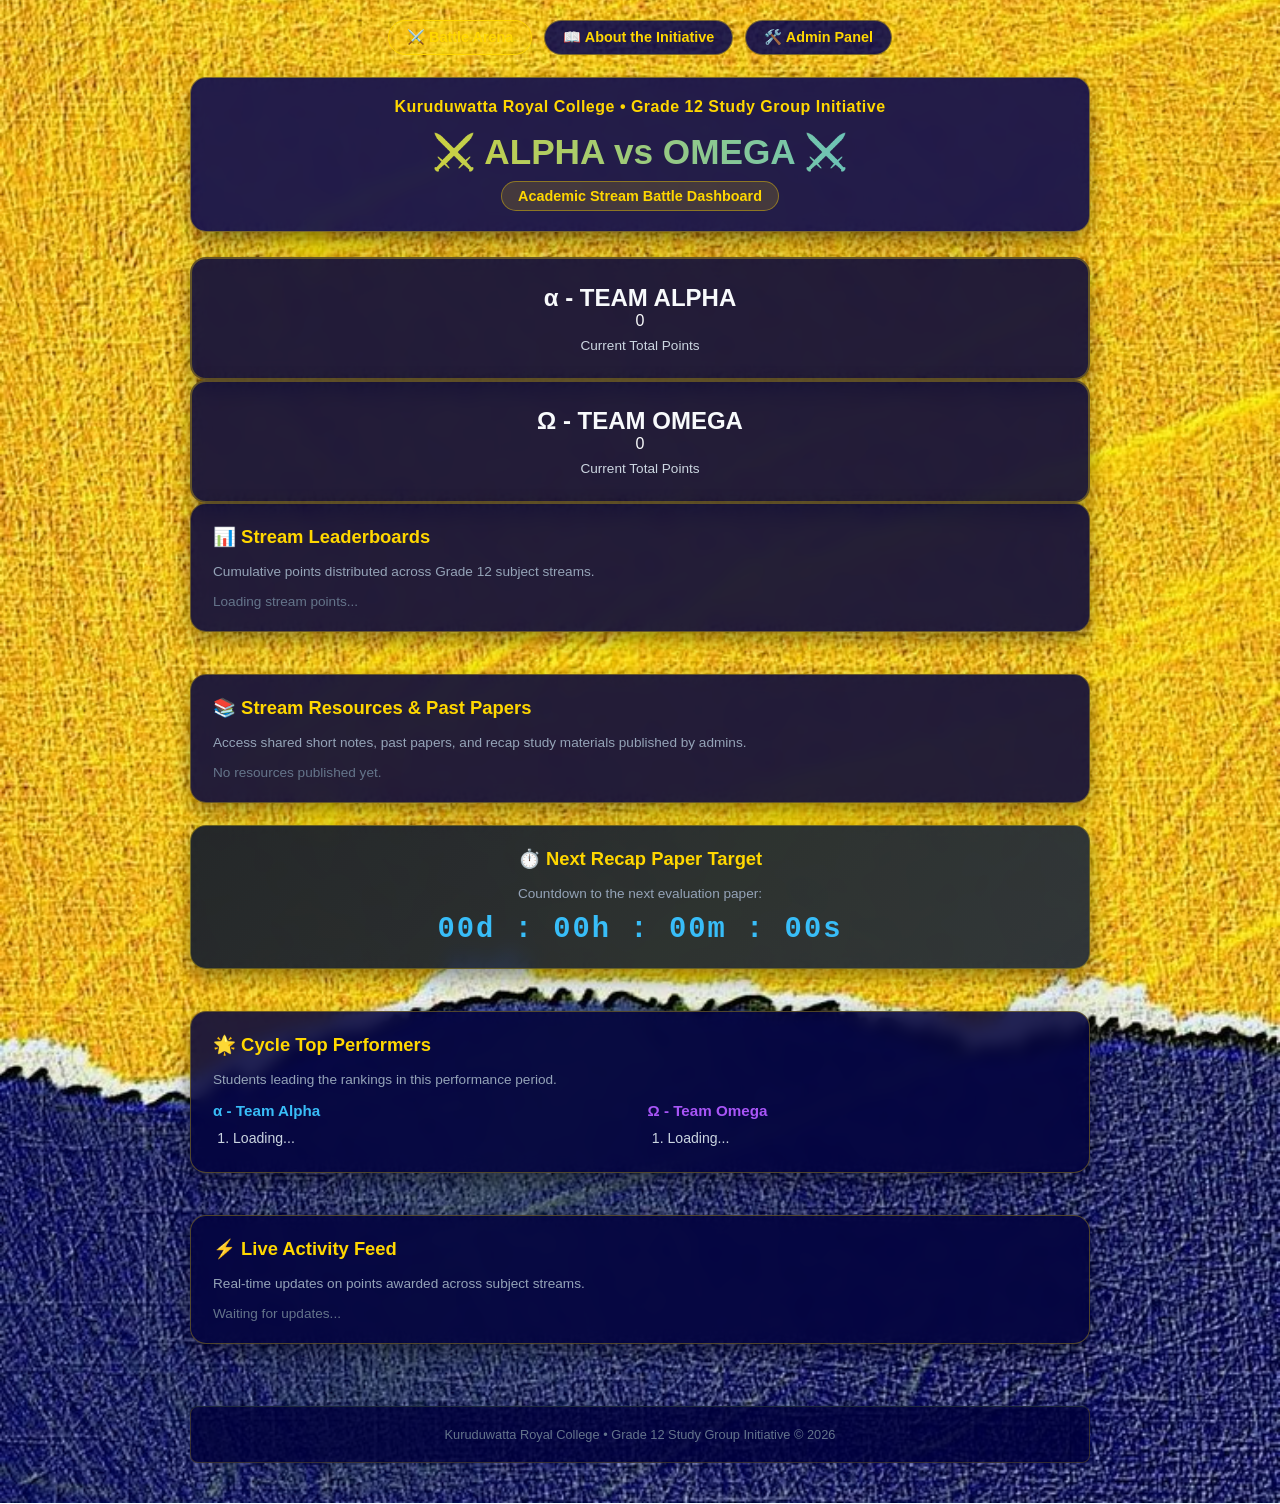
==== index.html @ 9442ab10 "Update index.html" ====
<!DOCTYPE html>
<html lang="en">
<head>
    <meta charset="UTF-8">
    <meta name="viewport" content="width=device-width, initial-scale=1.0">
    <title>Battle Arena - α-ALPHA vs Ω-OMEGA</title>
    <link rel="stylesheet" href="style.css">
</head>
<body>

    <div class="container">
        <!-- NAVIGATION BAR -->
        <div class="nav-bar">
            <a href="index.html" class="nav-btn active">⚔️ Battle Arena</a>
            <a href="about.html" class="nav-btn">📖 About the Initiative</a>
            <a href="admin.html" class="nav-btn">🛠️ Admin Panel</a>
        </div>

        <!-- HEADER SECTION -->
        <header>
            <div class="subtitle">Kuruduwatta Royal College &bull; Grade 12 Study Group Initiative</div>
            <h1>⚔️ ALPHA vs OMEGA ⚔️</h1>
            <div class="college-name">Academic Stream Battle Dashboard</div>
        </header>

        <!-- TOP SCOREBOARD CARDS -->
        <div class="score-board">
            <div class="team-card alpha">
                <h2>α - TEAM ALPHA</h2>
                <div class="score-val" id="alphaScore">0</div>
                <p style="color: #cbd5e1; font-size: 0.85rem; margin-top: 8px;">Current Total Points</p>
            </div>
            
            <div class="team-card omega">
                <h2>Ω - TEAM OMEGA</h2>
                <div class="score-val" id="omegaScore">0</div>
                <p style="color: #cbd5e1; font-size: 0.85rem; margin-top: 8px;">Current Total Points</p>
            </div>
        </div>

        <!-- MAIN LAYOUT GRID -->
        <div class="main-grid">
            
            <!-- LEFT COLUMN: STREAMS & RESOURCES -->
            <div class="left-col" style="display: flex; flex-direction: column; gap: 20px;">
                
                <!-- SUBJECT STREAM BREAKDOWN -->
                <div class="section-card">
                    <h2>📊 Stream Leaderboards</h2>
                    <p style="color: #94a3b8; font-size: 0.85rem; margin-bottom: 15px;">
                        Cumulative points distributed across Grade 12 subject streams.
                    </p>

                    <div id="streamContainer" style="display: flex; flex-direction: column; gap: 14px;">
                        <!-- Dynamically filled by script.js -->
                        <p style="color: #64748b; font-size: 0.85rem;">Loading stream points...</p>
                    </div>
                </div>

                <!-- PAST PAPERS & SHORT NOTES RESOURCES -->
                <div class="section-card">
                    <h2>📚 Stream Resources & Past Papers</h2>
                    <p style="color: #94a3b8; font-size: 0.85rem; margin-bottom: 15px;">
                        Access shared short notes, past papers, and recap study materials published by admins.
                    </p>

                    <div id="downloadsContainer" style="display: flex; flex-direction: column; gap: 10px;">
                        <!-- Dynamically filled by script.js -->
                        <p style="color: #64748b; font-size: 0.85rem;">No resources published yet.</p>
                    </div>
                </div>

            </div>

            <!-- RIGHT COLUMN: LIVE FEED, COUNTDOWN & TOP PERFORMERS -->
            <div class="right-col" style="display: flex; flex-direction: column; gap: 20px;">

                <!-- RECAP PAPER COUNTDOWN TIMER -->
                <div class="section-card" style="text-align: center; background: linear-gradient(135deg, rgba(15, 23, 42, 0.9), rgba(30, 41, 59, 0.9));">
                    <h2>⏱️ Next Recap Paper Target</h2>
                    <p style="color: #94a3b8; font-size: 0.85rem; margin-bottom: 12px;">
                        Countdown to the next evaluation paper:
                    </p>
                    <div id="countdownTimer" style="font-size: 1.8rem; font-weight: 800; color: #38bdf8; font-family: monospace; letter-spacing: 2px;">
                        00d : 00h : 00m : 00s
                    </div>
                </div>

                <!-- TOP PERFORMERS LIST -->
                <div class="section-card">
                    <h2>🌟 Cycle Top Performers</h2>
                    <p style="color: #94a3b8; font-size: 0.85rem; margin-bottom: 15px;">
                        Students leading the rankings in this performance period.
                    </p>

                    <div style="display: grid; grid-template-columns: 1fr 1fr; gap: 15px;">
                        <div>
                            <h3 style="color: #38bdf8; font-size: 0.95rem; margin-bottom: 8px;">α - Team Alpha</h3>
                            <ol id="topAlphaList" style="padding-left: 20px; color: #cbd5e1; font-size: 0.88rem; line-height: 1.6;">
                                <li>Loading...</li>
                            </ol>
                        </div>
                        <div>
                            <h3 style="color: #a855f7; font-size: 0.95rem; margin-bottom: 8px;">Ω - Team Omega</h3>
                            <ol id="topOmegaList" style="padding-left: 20px; color: #cbd5e1; font-size: 0.88rem; line-height: 1.6;">
                                <li>Loading...</li>
                            </ol>
                        </div>
                    </div>
                </div>

                <!-- LIVE SCORE BROADCAST FEED -->
                <div class="section-card">
                    <h2>⚡ Live Activity Feed</h2>
                    <p style="color: #94a3b8; font-size: 0.85rem; margin-bottom: 15px;">
                        Real-time updates on points awarded across subject streams.
                    </p>

                    <div id="activityFeed" style="display: flex; flex-direction: column; gap: 10px; max-height: 380px; overflow-y: auto;">
                        <!-- Dynamically filled by script.js -->
                        <p style="color: #64748b; font-size: 0.85rem;">Waiting for updates...</p>
                    </div>
                </div>

            </div>

        </div>

        <!-- FOOTER -->
        <footer style="margin-top: 40px; text-align: center; color: #64748b; font-size: 0.8rem; padding: 20px 0; border-top: 1px solid #1e293b;">
            Kuruduwatta Royal College &bull; Grade 12 Study Group Initiative &copy; 2026
        </footer>
    </div>

    <!-- MAIN SCRIPT -->
    <script src="script.js"></script>
</body>
</html>
---- style.css ----
/* --- BASE & RESET STYLES --- */
* {
    margin: 0;
    padding: 0;
    box-sizing: border-box;
    font-family: 'Segoe UI', Tahoma, Geneva, Verdana, sans-serif;
}

body {
    background: url('download (4).jfif') no-repeat center center fixed;
    background-size: cover;
    color: #f8fafc;
    min-height: 100vh;
    display: flex;
    flex-direction: column;
    align-items: center;
    padding: 20px;
}

.container {
    width: 100%;
    max-width: 900px;
    margin: 0 auto;
}

/* --- HEADER --- */
header {
    text-align: center;
    margin-bottom: 25px;
    padding: 20px;
    background: rgba(0, 0, 80, 0.85);
    backdrop-filter: blur(8px);
    border: 1px solid rgba(255, 215, 0, 0.4);
    border-radius: 16px;
    box-shadow: 0 10px 25px -5px rgba(0, 0, 0, 0.6);
}

header h1 {
    font-size: 2.2rem;
    margin-bottom: 8px;
    background: linear-gradient(90deg, #ffd700, #38bdf8);
    -webkit-background-clip: text;
    -webkit-text-fill-color: transparent;
}

.subtitle {
    color: #ffd700;
    font-size: 1rem;
    font-weight: 600;
    margin-bottom: 15px;
    letter-spacing: 0.5px;
}

.college-name {
    display: inline-flex;
    align-items: center;
    gap: 10px;
    background: rgba(255, 215, 0, 0.15);
    border: 1px solid rgba(255, 215, 0, 0.4);
    padding: 6px 16px;
    border-radius: 20px;
    font-size: 0.9rem;
    font-weight: 600;
    color: #ffd700;
}

.school-flag {
    width: 18px;
    height: 14px;
    border-radius: 2px;
    overflow: hidden;
    display: flex;
    flex-direction: column;
}

.navy-half {
    background-color: #000080;
    height: 50%;
}

.gold-half {
    background-color: #ffd700;
    height: 50%;
}

/* --- SCOREBOARD OVERVIEW --- */
.scoreboard-overview {
    display: grid;
    grid-template-columns: 1fr 1fr;
    gap: 20px;
    margin-bottom: 25px;
}

.team-card {
    background: rgba(0, 0, 60, 0.85);
    backdrop-filter: blur(8px);
    border: 2px solid rgba(255, 215, 0, 0.3);
    border-radius: 16px;
    padding: 25px;
    text-align: center;
    transition: all 0.3s ease;
    position: relative;
    overflow: hidden;
    box-shadow: 0 8px 20px rgba(0, 0, 0, 0.4);
}

.team-card.alpha-card {
    border-color: rgba(59, 130, 246, 0.6);
}

.team-card.omega-card {
    border-color: rgba(255, 215, 0, 0.6);
}

/* --- LEADING TEAM GLOW & CELEBRATION ANIMATIONS --- */
@keyframes leaderGlow {
    0% {
        box-shadow: 0 0 15px rgba(255, 215, 0, 0.4), inset 0 0 10px rgba(255, 215, 0, 0.2);
        border-color: #ffd700;
    }
    50% {
        box-shadow: 0 0 35px rgba(255, 215, 0, 0.8), inset 0 0 20px rgba(255, 215, 0, 0.4);
        border-color: #fff;
    }
    100% {
        box-shadow: 0 0 15px rgba(255, 215, 0, 0.4), inset 0 0 10px rgba(255, 215, 0, 0.2);
        border-color: #ffd700;
    }
}

@keyframes celebrateBounce {
    0%, 100% { transform: translateY(0) scale(1); }
    50% { transform: translateY(-6px) scale(1.03); }
}

.team-card.is-winning {
    animation: leaderGlow 2s infinite ease-in-out, celebrateBounce 1.5s infinite ease-in-out;
    border-color: #ffd700 !important;
}

.team-card.is-winning .team-title::after {
    content: " ✨";
    animation: spinSparkle 1s infinite linear;
    display: inline-block;
}

@keyframes spinSparkle {
    0% { transform: rotate(0deg); }
    100% { transform: rotate(360deg); }
}

.team-card.is-tied {
    border-color: #38bdf8;
}

.team-title {
    font-size: 1.2rem;
    font-weight: 700;
    margin-bottom: 10px;
}

.alpha-card .team-title { color: #60a5fa; }
.omega-card .team-title { color: #ffd700; }

.score-display {
    font-size: 3.5rem;
    font-weight: 800;
    margin-bottom: 15px;
    letter-spacing: -1px;
    color: #f8fafc;
}

.score-display.pop {
    transform: scale(1.15);
    transition: transform 0.2s ease-in-out;
}

/* --- STREAMS & ADVANCED BREAKDOWN --- */
.streams-section {
    background: rgba(0, 0, 60, 0.85);
    backdrop-filter: blur(8px);
    border: 1px solid rgba(255, 215, 0, 0.3);
    border-radius: 16px;
    padding: 20px;
    margin-bottom: 25px;
    box-shadow: 0 8px 20px rgba(0, 0, 0, 0.4);
}

.streams-section h2 {
    font-size: 1.1rem;
    margin-bottom: 15px;
    color: #ffd700;
}

.streams-grid {
    display: grid;
    grid-template-columns: repeat(auto-fit, minmax(130px, 1fr));
    gap: 12px;
    width: 100%;
}

.stream-card {
    background: rgba(0, 0, 40, 0.9);
    border: 1px solid rgba(51, 65, 85, 0.8);
    border-radius: 10px;
    padding: 12px;
    text-align: center;
    display: flex;
    flex-direction: column;
    justify-content: center;
}

.stream-name {
    font-size: 0.75rem;
    text-transform: uppercase;
    letter-spacing: 0.5px;
    color: #94a3b8;
    margin-bottom: 5px;
    font-weight: 700;
}

.stream-score {
    font-size: 1.3rem;
    font-weight: 700;
    color: #ffd700;
}

/* --- BATTLE STATUS BANNER --- */
.battle-status {
    background: rgba(0, 0, 60, 0.85);
    backdrop-filter: blur(8px);
    border: 1px solid rgba(255, 215, 0, 0.3);
    border-radius: 16px;
    padding: 20px;
    margin-bottom: 25px;
    box-shadow: 0 8px 20px rgba(0, 0, 0, 0.4);
}

.status-content h3 {
    font-size: 1.1rem;
    margin-bottom: 6px;
    color: #ffd700;
}

.status-content p {
    color: #cbd5e1;
    font-size: 0.9rem;
    margin-bottom: 15px;
}

.progress-labels {
    display: flex;
    justify-content: space-between;
    font-size: 0.85rem;
    font-weight: 600;
    margin-bottom: 6px;
    color: #f8fafc;
}

.progress-bar-container {
    display: flex;
    height: 12px;
    background: rgba(15, 23, 42, 0.9);
    border-radius: 6px;
    overflow: hidden;
    gap: 2px;
    border: 1px solid rgba(51, 65, 85, 0.8);
}

.progress-alpha {
    background: #3b82f6;
    height: 100%;
    width: 50%;
    transition: width 0.5s ease;
}

.progress-omega {
    background: #ffd700;
    height: 100%;
    width: 50%;
    transition: width 0.5s ease;
}

/* --- ACTIVITY LOG --- */
.activity-section {
    background: rgba(0, 0, 60, 0.85);
    backdrop-filter: blur(8px);
    border: 1px solid rgba(255, 215, 0, 0.3);
    border-radius: 16px;
    padding: 20px;
    margin-bottom: 25px;
    box-shadow: 0 8px 20px rgba(0, 0, 0, 0.4);
}

.activity-section h2 {
    font-size: 1.1rem;
    margin-bottom: 12px;
    color: #ffd700;
}

.activity-log {
    background: rgba(0, 0, 40, 0.9);
    border: 1px solid rgba(51, 65, 85, 0.8);
    border-radius: 10px;
    height: 120px;
    overflow-y: auto;
    padding: 12px;
    display: flex;
    flex-direction: column;
    gap: 8px;
}

.activity-item {
    font-size: 0.85rem;
    color: #cbd5e1;
    border-bottom: 1px solid rgba(30, 41, 59, 0.8);
    padding-bottom: 4px;
}

.activity-time {
    color: #ffd700;
    font-family: monospace;
    margin-right: 6px;
}

/* --- CONTROLS / ADMIN PANEL --- */
.controls-section {
    background: rgba(0, 0, 60, 0.85);
    backdrop-filter: blur(8px);
    border: 1px solid rgba(255, 215, 0, 0.3);
    border-radius: 16px;
    padding: 20px;
    margin-bottom: 25px;
    transition: all 0.3s ease;
    box-shadow: 0 8px 20px rgba(0, 0, 0, 0.4);
}

.controls-header {
    display: flex;
    justify-content: space-between;
    align-items: center;
    margin-bottom: 15px;
}

.controls-header h2 {
    font-size: 1.1rem;
    color: #ffd700;
}

.lock-badge {
    font-size: 0.8rem;
    background: rgba(239, 68, 68, 0.2);
    color: #ef4444;
    border: 1px solid rgba(239, 68, 68, 0.4);
    padding: 4px 10px;
    border-radius: 20px;
    font-weight: 600;
}

.controls-section.unlocked .lock-badge {
    background: rgba(16, 185, 129, 0.2);
    color: #10b981;
    border-color: rgba(16, 185, 129, 0.4);
}

.admin-login-btn {
    background: rgba(255, 215, 0, 0.15);
    color: #ffd700;
    border: 1px solid rgba(255, 215, 0, 0.3);
    padding: 6px 14px;
    border-radius: 8px;
    font-size: 0.85rem;
    font-weight: 600;
    cursor: pointer;
    transition: background 0.2s;
}

.admin-login-btn:hover {
    background: rgba(255, 215, 0, 0.3);
}

.admin-login-btn.unlocked {
    background: #059669;
    color: white;
    border-color: #059669;
}

.controls-body {
    transition: opacity 0.3s ease, filter 0.3s ease;
}

.controls-section.locked .controls-body {
    opacity: 0.3;
    pointer-events: none;
    filter: blur(1px);
}

.control-group {
    margin-bottom: 15px;
}

.control-group label {
    display: block;
    font-size: 0.85rem;
    color: #cbd5e1;
    margin-bottom: 6px;
}

.control-row {
    display: grid;
    grid-template-columns: 1fr 1fr;
    gap: 12px;
}

select {
    width: 100%;
    background: rgba(0, 0, 40, 0.9);
    color: #f8fafc;
    border: 1px solid rgba(255, 215, 0, 0.3);
    padding: 10px;
    border-radius: 8px;
    font-size: 0.9rem;
    outline: none;
}

select:focus {
    border-color: #ffd700;
}

.btn-action {
    background: #000080;
    color: #ffd700;
    border: 1px solid rgba(255, 215, 0, 0.5);
    padding: 10px;
    border-radius: 8px;
    font-weight: 600;
    cursor: pointer;
    transition: background 0.2s;
    width: 100%;
}

.btn-action:hover {
    background: #0000a0;
}

.btn-danger {
    background: #7f1d1d;
    color: #f8fafc;
    border: 1px solid #991b1b;
    padding: 10px;
    border-radius: 8px;
    font-weight: 600;
    cursor: pointer;
    transition: background 0.2s;
    width: 100%;
    margin-top: 10px;
}

.btn-danger:hover {
    background: #991b1b;
}

/* --- FOOTER --- */
footer {
    text-align: center;
    color: #cbd5e1;
    font-size: 0.8rem;
    margin-bottom: 20px;
    background: rgba(0, 0, 60, 0.85);
    padding: 10px;
    border-radius: 8px;
    border: 1px solid rgba(255, 215, 0, 0.2);
}

/* --- LIVE VIEWER BADGE STYLES --- */
.viewer-badge-container {
    display: inline-flex;
    align-items: center;
    gap: 6px;
    background: rgba(16, 185, 129, 0.15);
    border: 1px solid rgba(16, 185, 129, 0.3);
    padding: 4px 10px;
    border-radius: 20px;
    font-size: 11px;
    font-weight: 600;
    color: #34d399;
    margin-top: 10px;
}

.viewer-dot {
    width: 6px;
    height: 6px;
    background: #10b981;
    border-radius: 50%;
    box-shadow: 0 0 6px #10b981;
    animation: pulseGlow 1.5s infinite;
}

@keyframes pulseGlow {
    0% { transform: scale(0.95); box-shadow: 0 0 0 0 rgba(16, 185, 129, 0.7); }
    70% { transform: scale(1); box-shadow: 0 0 0 6px rgba(16, 185, 129, 0); }
    100% { transform: scale(0.95); box-shadow: 0 0 0 0 rgba(16, 185, 129, 0); }
}

/* --- RESPONSIVE ADJUSTMENTS --- */
@media (max-width: 600px) {
    .scoreboard-overview {
        grid-template-columns: 1fr;
    }
    .control-row {
        grid-template-columns: 1fr;
    }
}
/* --- SHARED NAV BAR --- */
.nav-bar {
    display: flex;
    justify-content: center;
    gap: 12px;
    margin-bottom: 22px;
    flex-wrap: wrap;
}
.nav-btn {
    background: rgba(0, 0, 80, 0.85);
    border: 1px solid rgba(255, 215, 0, 0.4);
    color: #ffd700;
    padding: 8px 18px;
    border-radius: 20px;
    font-weight: 600;
    font-size: 0.9rem;
    text-decoration: none;
    transition: all 0.2s;
}
.nav-btn:hover {
    background: rgba(255, 215, 0, 0.2);
    transform: translateY(-2px);
}
.nav-btn.active {
    background: rgba(255, 215, 0, 0.25);
    border-color: #ffd700;
}

/* --- SECTION CARD (shared) --- */
.section-card {
    background: rgba(0, 0, 60, 0.85);
    backdrop-filter: blur(8px);
    border: 1px solid rgba(255, 215, 0, 0.3);
    border-radius: 16px;
    padding: 22px;
    margin-bottom: 22px;
    box-shadow: 0 8px 20px rgba(0, 0, 0, 0.4);
}
.section-card h2 {
    color: #ffd700;
    font-size: 1.15rem;
    margin-bottom: 16px;
}

/* --- TOP PERFORMERS --- */
.top-performers-grid {
    display: grid;
    grid-template-columns: 1fr 1fr;
    gap: 16px;
}
.top-team {
    background: rgba(0, 0, 40, 0.9);
    border: 1px solid rgba(51, 65, 85, 0.8);
    border-radius: 12px;
    padding: 16px;
}
.top-team h3 {
    font-size: 1rem;
    margin-bottom: 12px;
    display: flex;
    align-items: center;
    gap: 8px;
}
.top-team.alpha h3 { color: #60a5fa; }
.top-team.omega h3 { color: #ffd700; }
.performer-item {
    display: flex;
    align-items: center;
    gap: 10px;
    padding: 8px 0;
    border-bottom: 1px solid rgba(51, 65, 85, 0.5);
    font-size: 0.9rem;
    color: #cbd5e1;
}
.performer-item:last-child { border-bottom: none; }
.rank-badge {
    width: 24px;
    height: 24px;
    border-radius: 50%;
    background: rgba(255, 215, 0, 0.2);
    color: #ffd700;
    font-size: 0.75rem;
    font-weight: 700;
    display: flex;
    align-items: center;
    justify-content: center;
    flex-shrink: 0;
}
.rank-badge.gold { background: linear-gradient(135deg, #ffd700, #d4a017); color: #000080; }
.rank-badge.silver { background: linear-gradient(135deg, #c0c0c0, #a0a0a0); color: #1e293b; }
.rank-badge.bronze { background: linear-gradient(135deg, #cd7f32, #a05a2c); color: #fff; }

/* --- COUNTDOWN TIMER --- */
.countdown-grid {
    display: grid;
    grid-template-columns: repeat(4, 1fr);
    gap: 12px;
    text-align: center;
}
.countdown-box {
    background: rgba(0, 0, 40, 0.95);
    border: 1px solid rgba(255, 215, 0, 0.35);
    border-radius: 12px;
    padding: 14px 8px;
}
.countdown-value {
    font-size: 1.8rem;
    font-weight: 800;
    color: #ffd700;
    line-height: 1.2;
}
.countdown-label {
    font-size: 0.7rem;
    color: #94a3b8;
    text-transform: uppercase;
    letter-spacing: 0.5px;
    margin-top: 4px;
}
.countdown-note {
    text-align: center;
    margin-top: 14px;
    font-size: 0.9rem;
    color: #cbd5e1;
}

/* --- NOTICES --- */
.notices-list {
    display: flex;
    flex-direction: column;
    gap: 10px;
}
.notice-item {
    background: rgba(0, 0, 40, 0.9);
    border-left: 3px solid #ffd700;
    border-radius: 0 10px 10px 0;
    padding: 12px 14px;
    display: flex;
    gap: 12px;
    align-items: flex-start;
}
.notice-date {
    font-size: 0.75rem;
    color: #60a5fa;
    font-weight: 600;
    white-space: nowrap;
    min-width: 70px;
}
.notice-text {
    font-size: 0.9rem;
    color: #e2e8f0;
    line-height: 1.4;
}

/* --- DOWNLOADS --- */
.downloads-grid {
    display: grid;
    grid-template-columns: repeat(auto-fit, minmax(200px, 1fr));
    gap: 12px;
}
.download-card {
    background: rgba(0, 0, 40, 0.9);
    border: 1px solid rgba(51, 65, 85, 0.8);
    border-radius: 12px;
    padding: 16px;
    text-align: center;
    transition: border-color 0.2s;
}
.download-card:hover {
    border-color: rgba(255, 215, 0, 0.5);
}
.download-icon {
    font-size: 1.6rem;
    margin-bottom: 8px;
}
.download-title {
    font-size: 0.9rem;
    font-weight: 600;
    color: #f8fafc;
    margin-bottom: 4px;
}
.download-meta {
    font-size: 0.75rem;
    color: #94a3b8;
    margin-bottom: 12px;
}
.btn-download {
    display: inline-block;
    background: rgba(0, 0, 128, 0.8);
    color: #ffd700;
    border: 1px solid rgba(255, 215, 0, 0.4);
    padding: 6px 14px;
    border-radius: 8px;
    font-size: 0.8rem;
    font-weight: 600;
    text-decoration: none;
    transition: background 0.2s;
}
.btn-download:hover {
    background: #0000a0;
}

/* --- POLL --- */
.poll-question {
    font-size: 1rem;
    color: #f8fafc;
    margin-bottom: 14px;
    font-weight: 600;
}
.poll-options {
    display: flex;
    flex-direction: column;
    gap: 10px;
}
.poll-option {
    background: rgba(0, 0, 40, 0.9);
    border: 1px solid rgba(51, 65, 85, 0.8);
    border-radius: 10px;
    padding: 12px 14px;
    cursor: pointer;
    transition: all 0.2s;
    display: flex;
    justify-content: space-between;
    align-items: center;
}
.poll-option:hover {
    border-color: rgba(255, 215, 0, 0.5);
    background: rgba(0, 0, 50, 0.95);
}
.poll-option.selected {
    border-color: #ffd700;
    background: rgba(255, 215, 0, 0.1);
}
.poll-option-text {
    font-size: 0.9rem;
    color: #e2e8f0;
}
.poll-bar-container {
    width: 100%;
    margin-top: 8px;
}
.poll-bar-bg {
    height: 6px;
    background: rgba(51, 65, 85, 0.8);
    border-radius: 3px;
    overflow: hidden;
}
.poll-bar-fill {
    height: 100%;
    background: linear-gradient(90deg, #3b82f6, #ffd700);
    border-radius: 3px;
    transition: width 0.4s ease;
}
.poll-percent {
    font-size: 0.8rem;
    color: #ffd700;
    font-weight: 600;
    min-width: 40px;
    text-align: right;
}
.poll-vote-btn {
    margin-top: 14px;
    width: 100%;
    background: #000080;
    color: #ffd700;
    border: 1px solid rgba(255, 215, 0, 0.5);
    padding: 10px;
    border-radius: 8px;
    font-weight: 600;
    cursor: pointer;
    transition: background 0.2s;
}
.poll-vote-btn:hover {
    background: #0000a0;
}
.poll-vote-btn:disabled {
    opacity: 0.5;
    cursor: not-allowed;
}
.poll-total {
    text-align: center;
    margin-top: 10px;
    font-size: 0.8rem;
    color: #94a3b8;
}

/* --- ADMIN PAGE extras --- */
.admin-info {
    background: rgba(59, 130, 246, 0.15);
    border: 1px solid rgba(59, 130, 246, 0.4);
    border-radius: 10px;
    padding: 12px 16px;
    margin-bottom: 18px;
    font-size: 0.9rem;
    color: #93c5fd;
}

/* Responsive for new sections */
@media (max-width: 700px) {
    .top-performers-grid,
    .countdown-grid {
        grid-template-columns: 1fr 1fr;
    }
    .countdown-value {
        font-size: 1.4rem;
    }
}
@media (max-width: 480px) {
    .countdown-grid {
        grid-template-columns: 1fr 1fr;
    }
}
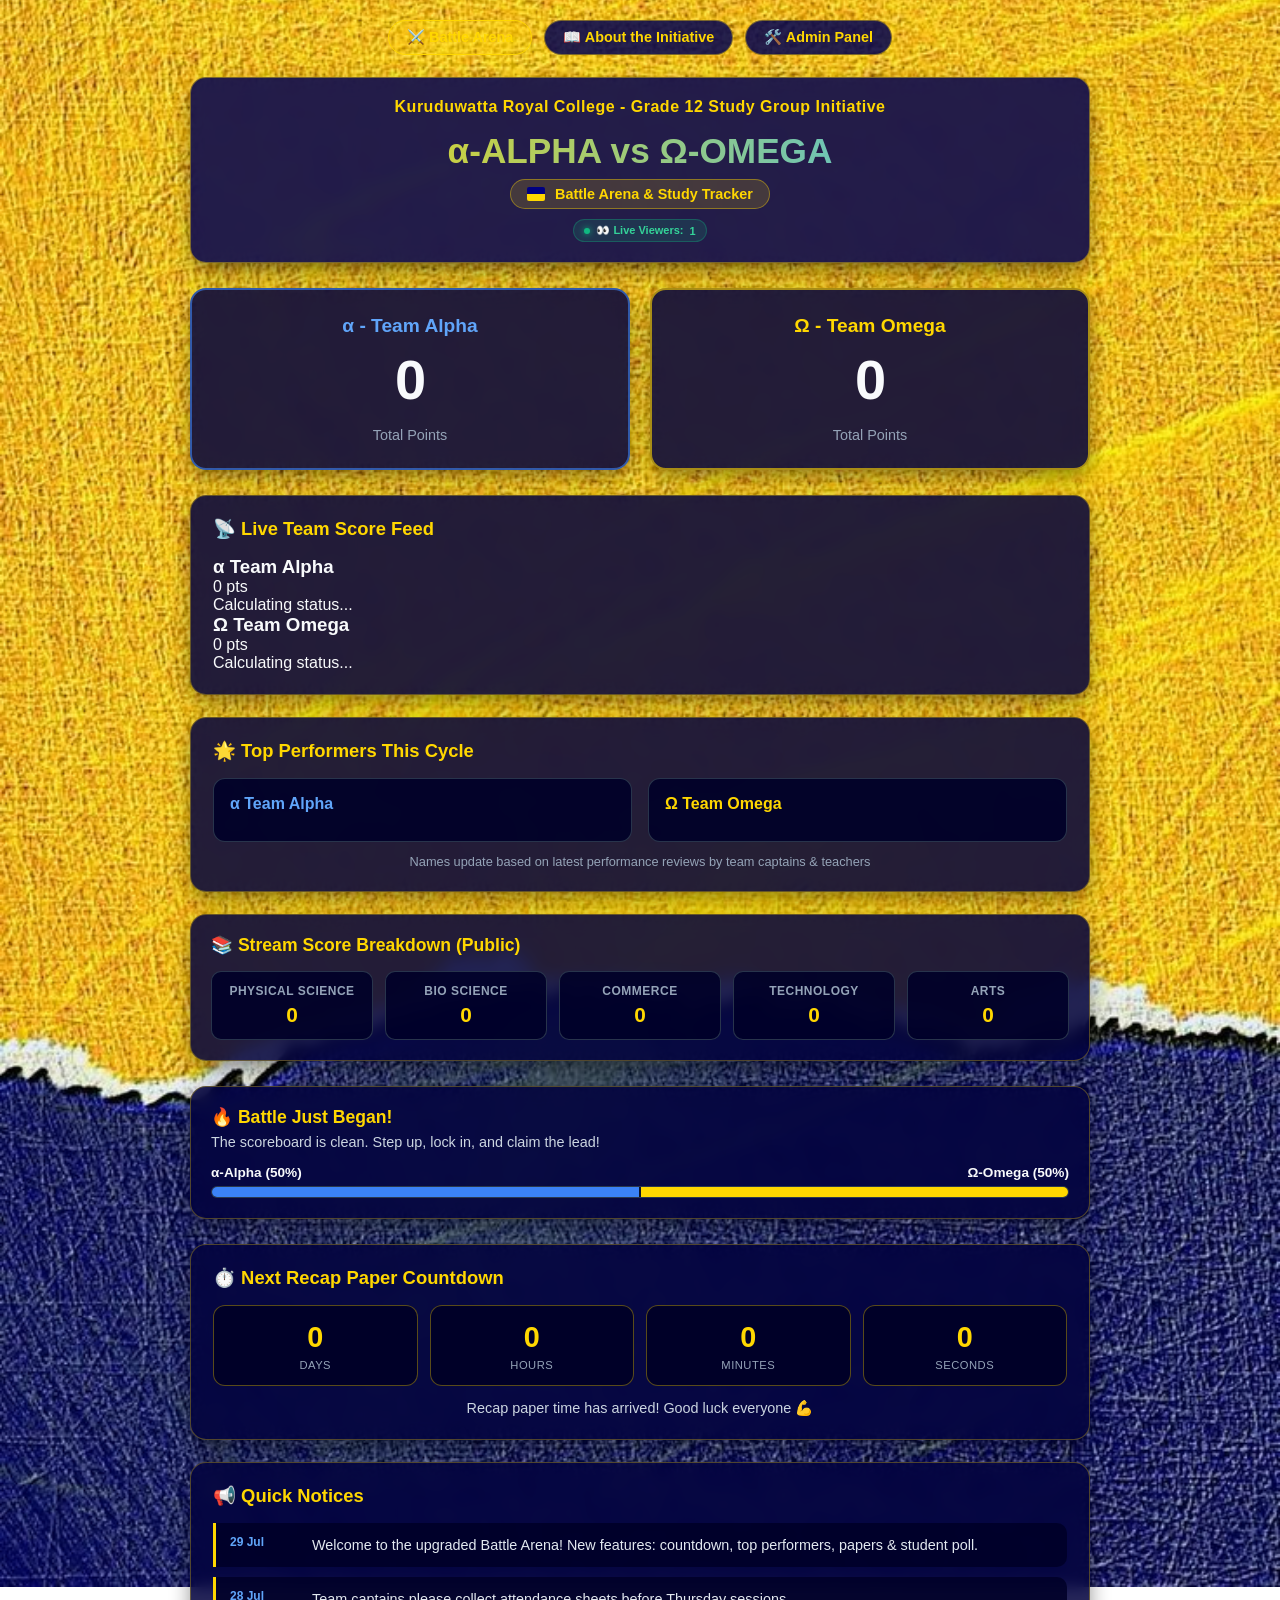
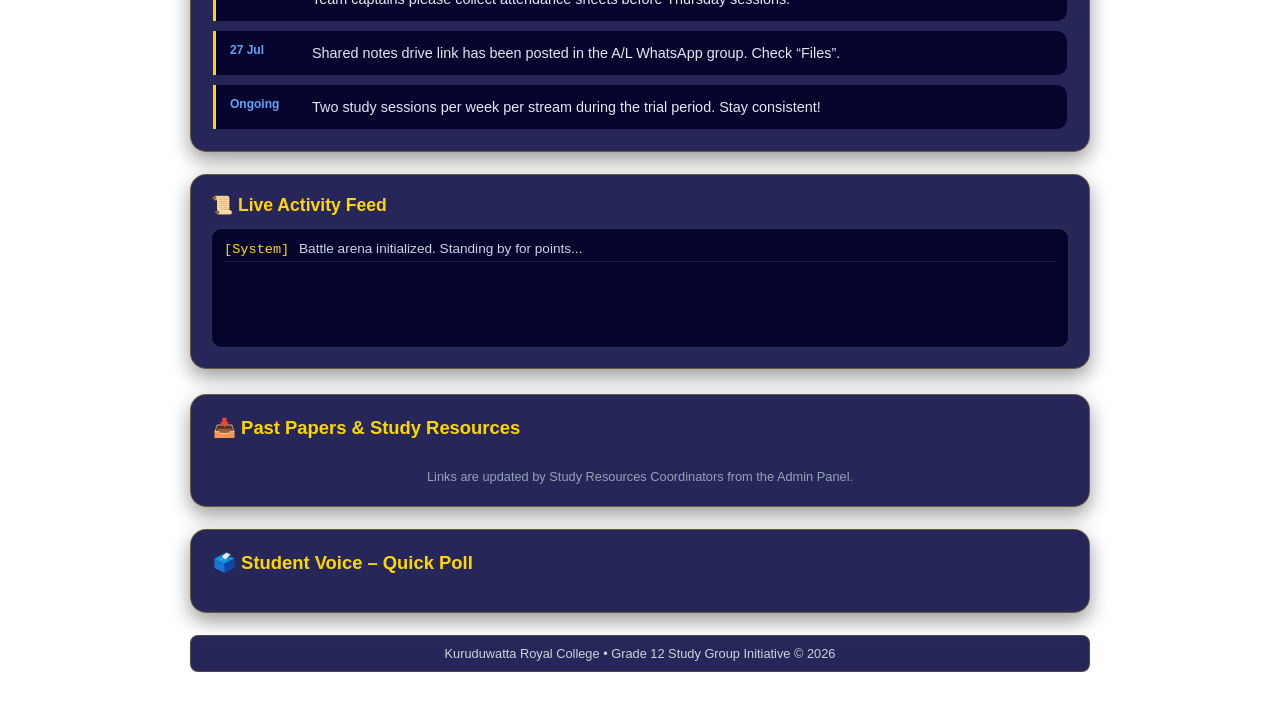
==== commit 93d3a682: "Update index.html" ====
--- a/index.html
+++ b/index.html
@@ -3,136 +3,214 @@
 <head>
     <meta charset="UTF-8">
     <meta name="viewport" content="width=device-width, initial-scale=1.0">
-    <title>Battle Arena - α-ALPHA vs Ω-OMEGA</title>
+    <title>α-ALPHA vs Ω-OMEGA - Battle Arena</title>
     <link rel="stylesheet" href="style.css">
 </head>
 <body>
 
     <div class="container">
-        <!-- NAVIGATION BAR -->
+        <!-- NAVIGATION -->
         <div class="nav-bar">
             <a href="index.html" class="nav-btn active">⚔️ Battle Arena</a>
             <a href="about.html" class="nav-btn">📖 About the Initiative</a>
             <a href="admin.html" class="nav-btn">🛠️ Admin Panel</a>
         </div>
 
-        <!-- HEADER SECTION -->
+        <!-- HEADER -->
         <header>
-            <div class="subtitle">Kuruduwatta Royal College &bull; Grade 12 Study Group Initiative</div>
-            <h1>⚔️ ALPHA vs OMEGA ⚔️</h1>
-            <div class="college-name">Academic Stream Battle Dashboard</div>
+            <div class="subtitle">Kuruduwatta Royal College - Grade 12 Study Group Initiative</div>
+            <h1>α-ALPHA vs Ω-OMEGA</h1>
+            <div class="college-name">
+                <div class="school-flag">
+                    <div class="navy-half"></div>
+                    <div class="gold-half"></div>
+                </div>
+                Battle Arena & Study Tracker
+            </div>
+            <div>
+                <div class="viewer-badge-container">
+                    <span class="viewer-dot"></span>
+                    👀 Live Viewers: <span id="viewerCount">1</span>
+                </div>
+            </div>
         </header>
 
-        <!-- TOP SCOREBOARD CARDS -->
-        <div class="score-board">
-            <div class="team-card alpha">
-                <h2>α - TEAM ALPHA</h2>
-                <div class="score-val" id="alphaScore">0</div>
-                <p style="color: #cbd5e1; font-size: 0.85rem; margin-top: 8px;">Current Total Points</p>
-            </div>
-            
-            <div class="team-card omega">
-                <h2>Ω - TEAM OMEGA</h2>
-                <div class="score-val" id="omegaScore">0</div>
-                <p style="color: #cbd5e1; font-size: 0.85rem; margin-top: 8px;">Current Total Points</p>
-            </div>
-        </div>
-
-        <!-- MAIN LAYOUT GRID -->
-        <div class="main-grid">
-            
-            <!-- LEFT COLUMN: STREAMS & RESOURCES -->
-            <div class="left-col" style="display: flex; flex-direction: column; gap: 20px;">
-                
-                <!-- SUBJECT STREAM BREAKDOWN -->
-                <div class="section-card">
-                    <h2>📊 Stream Leaderboards</h2>
-                    <p style="color: #94a3b8; font-size: 0.85rem; margin-bottom: 15px;">
-                        Cumulative points distributed across Grade 12 subject streams.
-                    </p>
-
-                    <div id="streamContainer" style="display: flex; flex-direction: column; gap: 14px;">
-                        <!-- Dynamically filled by script.js -->
-                        <p style="color: #64748b; font-size: 0.85rem;">Loading stream points...</p>
-                    </div>
-                </div>
-
-                <!-- PAST PAPERS & SHORT NOTES RESOURCES -->
-                <div class="section-card">
-                    <h2>📚 Stream Resources & Past Papers</h2>
-                    <p style="color: #94a3b8; font-size: 0.85rem; margin-bottom: 15px;">
-                        Access shared short notes, past papers, and recap study materials published by admins.
-                    </p>
-
-                    <div id="downloadsContainer" style="display: flex; flex-direction: column; gap: 10px;">
-                        <!-- Dynamically filled by script.js -->
-                        <p style="color: #64748b; font-size: 0.85rem;">No resources published yet.</p>
-                    </div>
-                </div>
-
-            </div>
-
-            <!-- RIGHT COLUMN: LIVE FEED, COUNTDOWN & TOP PERFORMERS -->
-            <div class="right-col" style="display: flex; flex-direction: column; gap: 20px;">
-
-                <!-- RECAP PAPER COUNTDOWN TIMER -->
-                <div class="section-card" style="text-align: center; background: linear-gradient(135deg, rgba(15, 23, 42, 0.9), rgba(30, 41, 59, 0.9));">
-                    <h2>⏱️ Next Recap Paper Target</h2>
-                    <p style="color: #94a3b8; font-size: 0.85rem; margin-bottom: 12px;">
-                        Countdown to the next evaluation paper:
-                    </p>
-                    <div id="countdownTimer" style="font-size: 1.8rem; font-weight: 800; color: #38bdf8; font-family: monospace; letter-spacing: 2px;">
-                        00d : 00h : 00m : 00s
-                    </div>
-                </div>
-
-                <!-- TOP PERFORMERS LIST -->
-                <div class="section-card">
-                    <h2>🌟 Cycle Top Performers</h2>
-                    <p style="color: #94a3b8; font-size: 0.85rem; margin-bottom: 15px;">
-                        Students leading the rankings in this performance period.
-                    </p>
-
-                    <div style="display: grid; grid-template-columns: 1fr 1fr; gap: 15px;">
-                        <div>
-                            <h3 style="color: #38bdf8; font-size: 0.95rem; margin-bottom: 8px;">α - Team Alpha</h3>
-                            <ol id="topAlphaList" style="padding-left: 20px; color: #cbd5e1; font-size: 0.88rem; line-height: 1.6;">
-                                <li>Loading...</li>
-                            </ol>
-                        </div>
-                        <div>
-                            <h3 style="color: #a855f7; font-size: 0.95rem; margin-bottom: 8px;">Ω - Team Omega</h3>
-                            <ol id="topOmegaList" style="padding-left: 20px; color: #cbd5e1; font-size: 0.88rem; line-height: 1.6;">
-                                <li>Loading...</li>
-                            </ol>
-                        </div>
-                    </div>
-                </div>
-
-                <!-- LIVE SCORE BROADCAST FEED -->
-                <div class="section-card">
-                    <h2>⚡ Live Activity Feed</h2>
-                    <p style="color: #94a3b8; font-size: 0.85rem; margin-bottom: 15px;">
-                        Real-time updates on points awarded across subject streams.
-                    </p>
-
-                    <div id="activityFeed" style="display: flex; flex-direction: column; gap: 10px; max-height: 380px; overflow-y: auto;">
-                        <!-- Dynamically filled by script.js -->
-                        <p style="color: #64748b; font-size: 0.85rem;">Waiting for updates...</p>
-                    </div>
-                </div>
-
-            </div>
-
+        <!-- SCOREBOARD OVERVIEW -->
+        <div class="scoreboard-overview">
+            <div class="team-card alpha-card" id="alphaCard">
+                <div class="team-title">α - Team Alpha</div>
+                <div class="score-display" id="alphaScore">0</div>
+                <div class="score-subtitle" style="color: #94a3b8; font-size: 0.9rem;">Total Points</div>
+            </div>
+            <div class="team-card omega-card" id="omegaCard">
+                <div class="team-title">Ω - Team Omega</div>
+                <div class="score-display" id="omegaScore">0</div>
+                <div class="score-subtitle" style="color: #94a3b8; font-size: 0.9rem;">Total Points</div>
+            </div>
+        </div>
+
+        <!-- LIVE TEAM SCORE FEED -->
+        <div class="section-card">
+            <h2>📡 Live Team Score Feed</h2>
+            <div class="team-feed-grid">
+                <div class="team-feed-box alpha">
+                    <h3>α Team Alpha</h3>
+                    <div class="team-feed-score" id="feedAlphaScore">0 pts</div>
+                    <div class="team-feed-status" id="feedAlphaStatus">Calculating status...</div>
+                </div>
+                <div class="team-feed-box omega">
+                    <h3>Ω Team Omega</h3>
+                    <div class="team-feed-score" id="feedOmegaScore">0 pts</div>
+                    <div class="team-feed-status" id="feedOmegaStatus">Calculating status...</div>
+                </div>
+            </div>
+        </div>
+
+        <!-- TOP PERFORMERS -->
+        <div class="section-card">
+            <h2>🌟 Top Performers This Cycle</h2>
+            <div class="top-performers-grid">
+                <div class="top-team alpha">
+                    <h3>α Team Alpha</h3>
+                    <div id="topAlphaList"></div>
+                </div>
+                <div class="top-team omega">
+                    <h3>Ω Team Omega</h3>
+                    <div id="topOmegaList"></div>
+                </div>
+            </div>
+            <p style="margin-top:12px; font-size:0.8rem; color:#94a3b8; text-align:center;">
+                Names update based on latest performance reviews by team captains & teachers
+            </p>
+        </div>
+
+        <!-- STREAMS & ADVANCED BREAKDOWN -->
+        <div class="streams-section">
+            <h2>📚 Stream Score Breakdown (Public)</h2>
+            <div class="streams-grid">
+                <div class="stream-card">
+                    <div class="stream-name">Physical Science</div>
+                    <div class="stream-score" id="stream-Physical-Science">0</div>
+                </div>
+                <div class="stream-card">
+                    <div class="stream-name">Bio Science</div>
+                    <div class="stream-score" id="stream-Bio-Science">0</div>
+                </div>
+                <div class="stream-card">
+                    <div class="stream-name">Commerce</div>
+                    <div class="stream-score" id="stream-Commerce">0</div>
+                </div>
+                <div class="stream-card">
+                    <div class="stream-name">Technology</div>
+                    <div class="stream-score" id="stream-Technology">0</div>
+                </div>
+                <div class="stream-card">
+                    <div class="stream-name">Arts</div>
+                    <div class="stream-score" id="stream-Arts">0</div>
+                </div>
+            </div>
+        </div>
+
+        <!-- BATTLE STATUS BANNER -->
+        <div class="battle-status">
+            <div class="status-content">
+                <h3 id="statusTitle">🔥 Battle Just Began!</h3>
+                <p id="statusDesc">The scoreboard is clean. Step up, lock in, and claim the lead!</p>
+            </div>
+            <div class="progress-container">
+                <div class="progress-labels">
+                    <span id="alphaPct">α-Alpha (50%)</span>
+                    <span id="omegaPct">Ω-Omega (50%)</span>
+                </div>
+                <div class="progress-bar-container">
+                    <div class="progress-alpha" id="alphaBar"></div>
+                    <div class="progress-omega" id="omegaBar"></div>
+                </div>
+            </div>
+        </div>
+
+        <!-- COUNTDOWN TIMER -->
+        <div class="section-card">
+            <h2>⏱️ Next Recap Paper Countdown</h2>
+            <div class="countdown-grid">
+                <div class="countdown-box">
+                    <div class="countdown-value" id="countdownDays">0</div>
+                    <div class="countdown-label">Days</div>
+                </div>
+                <div class="countdown-box">
+                    <div class="countdown-value" id="countdownHours">00</div>
+                    <div class="countdown-label">Hours</div>
+                </div>
+                <div class="countdown-box">
+                    <div class="countdown-value" id="countdownMins">00</div>
+                    <div class="countdown-label">Minutes</div>
+                </div>
+                <div class="countdown-box">
+                    <div class="countdown-value" id="countdownSecs">00</div>
+                    <div class="countdown-label">Seconds</div>
+                </div>
+            </div>
+            <p class="countdown-note" id="countdownNote">
+                Target: 5 August 2026 • 9:00 AM — First full recap paper of the term
+            </p>
+        </div>
+
+        <!-- QUICK NOTICES -->
+        <div class="section-card">
+            <h2>📢 Quick Notices</h2>
+            <div class="notices-list">
+                <div class="notice-item">
+                    <div class="notice-date">29 Jul</div>
+                    <div class="notice-text">Welcome to the upgraded Battle Arena! New features: countdown, top performers, papers & student poll.</div>
+                </div>
+                <div class="notice-item">
+                    <div class="notice-date">28 Jul</div>
+                    <div class="notice-text">Team captains please collect attendance sheets before Thursday sessions.</div>
+                </div>
+                <div class="notice-item">
+                    <div class="notice-date">27 Jul</div>
+                    <div class="notice-text">Shared notes drive link has been posted in the A/L WhatsApp group. Check “Files”.</div>
+                </div>
+                <div class="notice-item">
+                    <div class="notice-date">Ongoing</div>
+                    <div class="notice-text">Two study sessions per week per stream during the trial period. Stay consistent!</div>
+                </div>
+            </div>
+        </div>
+
+        <!-- ACTIVITY LOG -->
+        <div class="activity-section">
+            <h2>📜 Live Activity Feed</h2>
+            <div class="activity-log" id="activityLog">
+                <div class="activity-item"><span class="activity-time">[System]</span> Battle arena initialized. Standing by for points...</div>
+            </div>
+        </div>
+
+        <!-- PAST PAPERS / DOWNLOADS -->
+        <div class="section-card">
+            <h2>📥 Past Papers & Study Resources</h2>
+            <div class="downloads-grid" id="downloadsContainer">
+                <!-- filled by JavaScript -->
+            </div>
+            <p style="margin-top:14px; font-size:0.8rem; color:#94a3b8; text-align:center;">
+                Links are updated by Study Resources Coordinators from the Admin Panel.
+            </p>
+        </div>
+
+        <!-- STUDENT POLL -->
+        <div class="section-card">
+            <h2>🗳️ Student Voice – Quick Poll</h2>
+            <div id="pollContainer">
+                <!-- filled by JS -->
+            </div>
         </div>
 
         <!-- FOOTER -->
-        <footer style="margin-top: 40px; text-align: center; color: #64748b; font-size: 0.8rem; padding: 20px 0; border-top: 1px solid #1e293b;">
+        <footer>
             Kuruduwatta Royal College &bull; Grade 12 Study Group Initiative &copy; 2026
         </footer>
     </div>
 
-    <!-- MAIN SCRIPT -->
     <script src="script.js"></script>
 </body>
 </html>
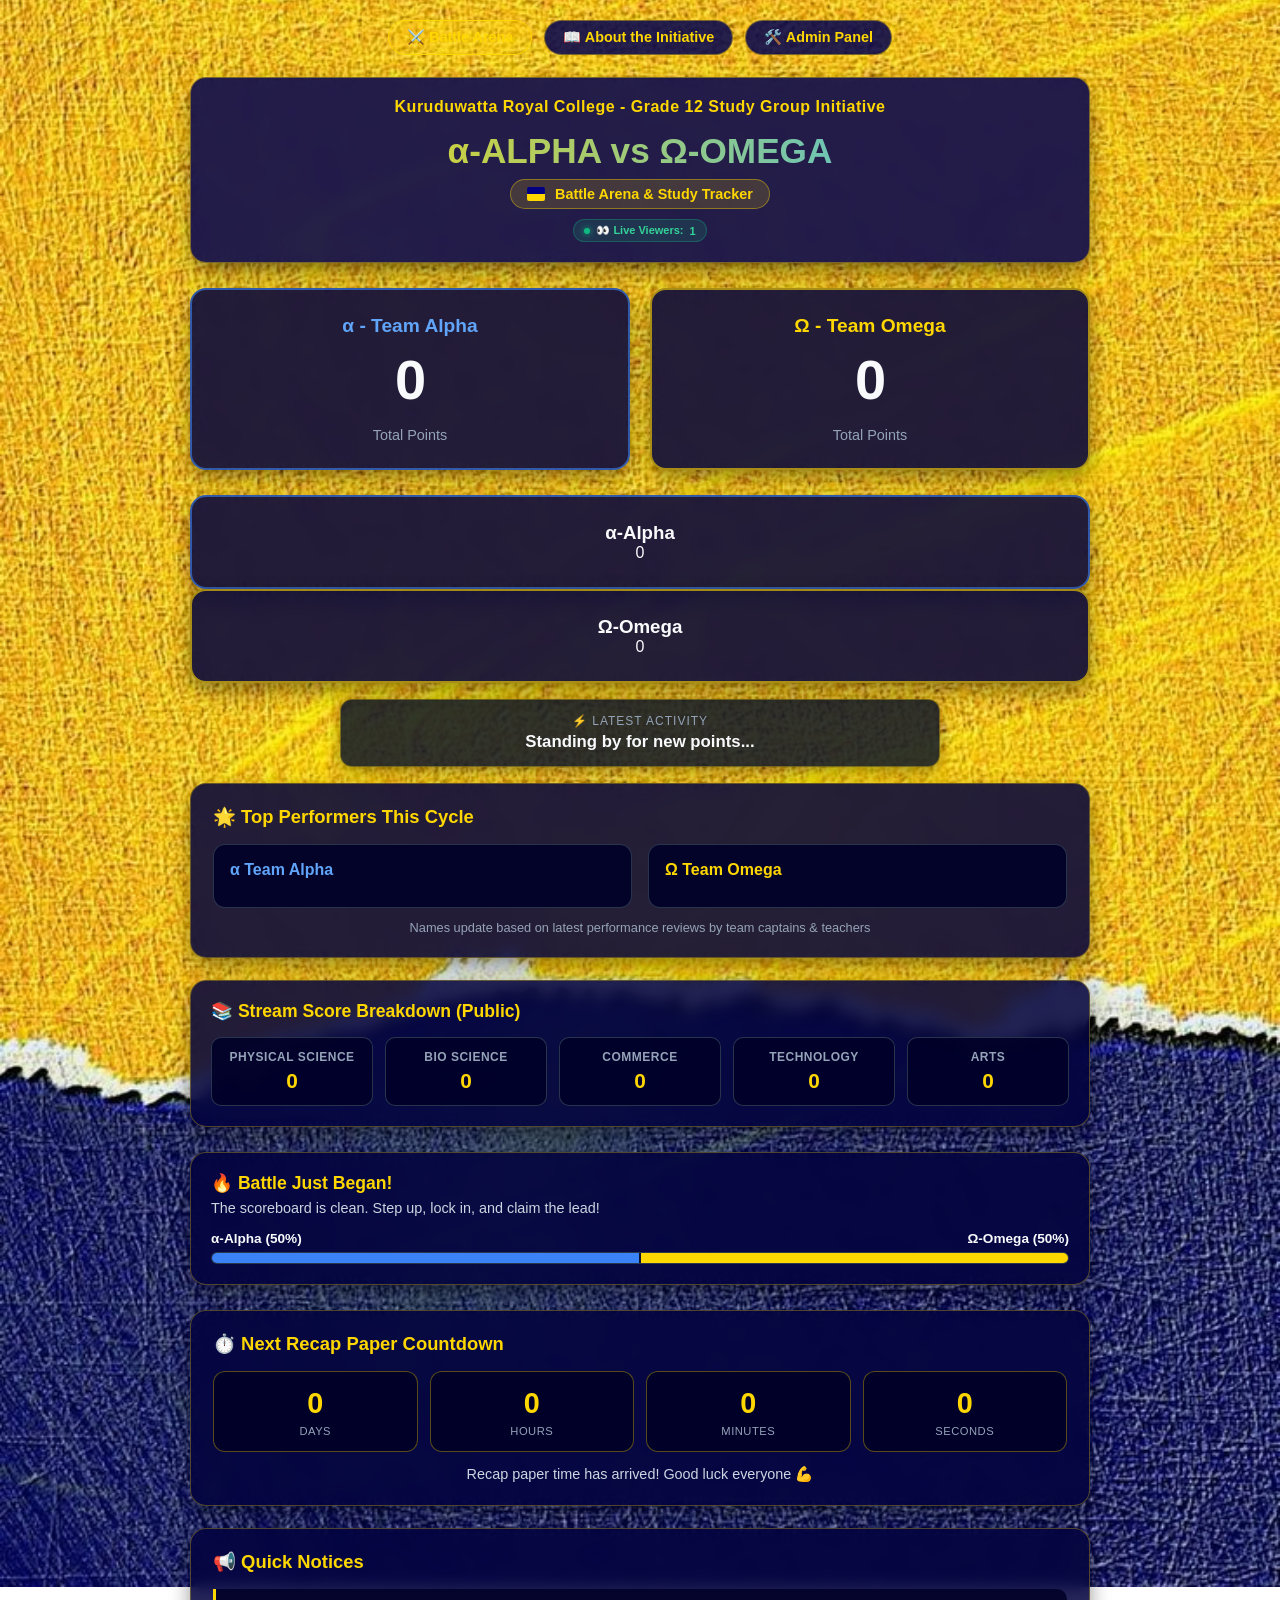
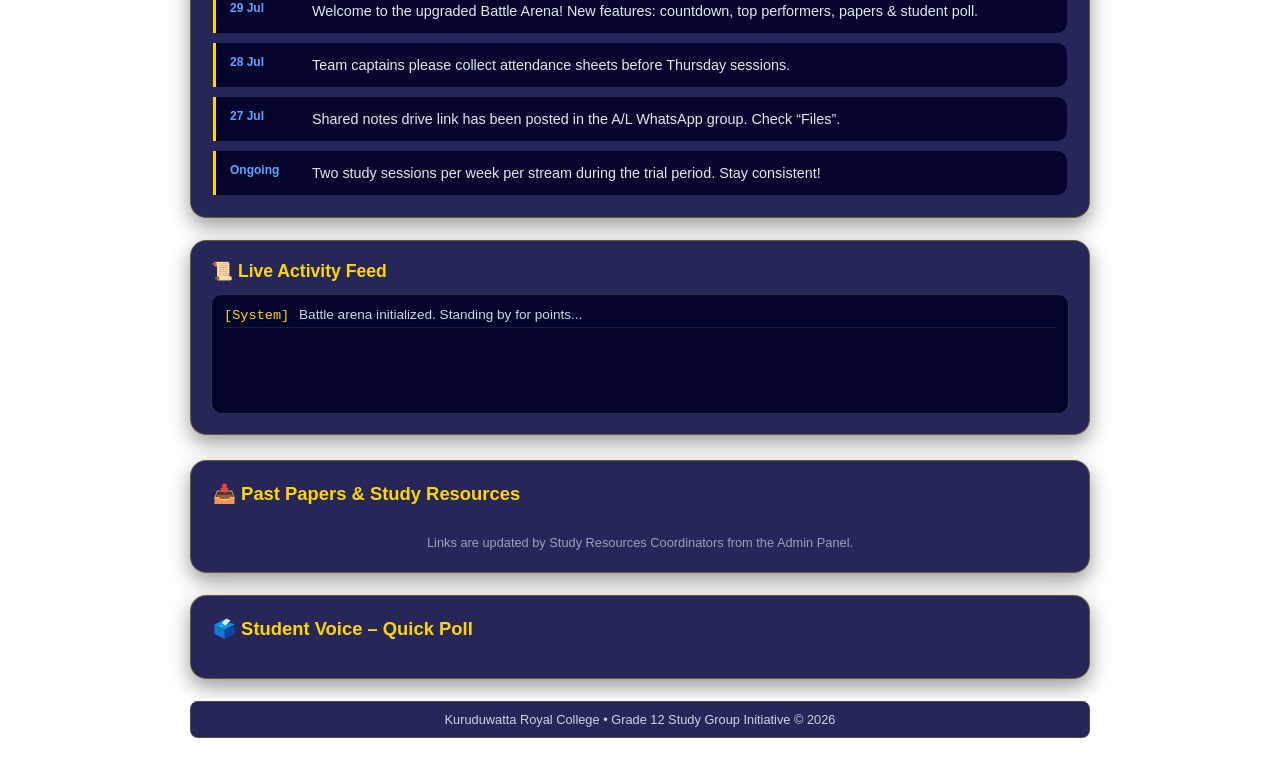
==== commit a3e0bcc6: "Update index.html" ====
--- a/index.html
+++ b/index.html
@@ -49,22 +49,43 @@
             </div>
         </div>
 
-        <!-- LIVE TEAM SCORE FEED -->
-        <div class="section-card">
-            <h2>📡 Live Team Score Feed</h2>
-            <div class="team-feed-grid">
-                <div class="team-feed-box alpha">
-                    <h3>α Team Alpha</h3>
-                    <div class="team-feed-score" id="feedAlphaScore">0 pts</div>
-                    <div class="team-feed-status" id="feedAlphaStatus">Calculating status...</div>
-                </div>
-                <div class="team-feed-box omega">
-                    <h3>Ω Team Omega</h3>
-                    <div class="team-feed-score" id="feedOmegaScore">0 pts</div>
-                    <div class="team-feed-status" id="feedOmegaStatus">Calculating status...</div>
-                </div>
-            </div>
-        </div>
+      <!-- MAIN SCOREBOARD SECTION -->
+<div class="scoreboard-section">
+    
+    <!-- Existing Alpha & Omega Score Cards -->
+    <div class="team-cards">
+        <div class="team-card alpha-card" id="alphaCard">
+            <!-- Alpha score content -->
+            <h3>α-Alpha</h3>
+            <div class="score" id="alphaScore">0</div>
+        </div>
+        <div class="team-card omega-card" id="omegaCard">
+            <!-- Omega score content -->
+            <h3>Ω-Omega</h3>
+            <div class="score" id="omegaScore">0</div>
+        </div>
+    </div>
+
+    <!-- ⚡ NEW: SINGLE LIVE FEED CARD (Placed directly below score cards) -->
+    <div class="latest-feed-card" style="
+        background: rgba(15, 23, 42, 0.85); 
+        border: 1px solid rgba(255, 215, 0, 0.35); 
+        border-radius: 12px; 
+        padding: 14px 20px; 
+        margin: 16px auto; 
+        max-width: 600px; 
+        text-align: center; 
+        box-shadow: 0 4px 15px rgba(0, 0, 0, 0.4);
+    ">
+        <div style="font-size: 0.75rem; color: #94a3b8; text-transform: uppercase; letter-spacing: 1px; margin-bottom: 4px;">
+            ⚡ Latest Activity
+        </div>
+        <div id="latestActivityText" style="font-size: 1.05rem; font-weight: 600; color: #f8fafc;">
+            Standing by for new points...
+        </div>
+    </div>
+
+</div>
 
         <!-- TOP PERFORMERS -->
         <div class="section-card">
--- a/style.css
+++ b/style.css
@@ -110,6 +110,50 @@
 
 .team-card.omega-card {
     border-color: rgba(255, 215, 0, 0.6);
+}
+
+/* --- LIVE TEAM SCORE FEED STYLES --- */
+.team-feed-grid {
+    display: grid;
+    grid-template-columns: 1fr 1fr;
+    gap: 16px;
+}
+
+.team-feed-box {
+    background: rgba(0, 0, 40, 0.9);
+    border-radius: 12px;
+    padding: 16px;
+    text-align: center;
+    border: 1px solid rgba(255, 215, 0, 0.2);
+}
+
+.team-feed-box.alpha {
+    border-color: rgba(59, 130, 246, 0.5);
+}
+
+.team-feed-box.omega {
+    border-color: rgba(255, 215, 0, 0.5);
+}
+
+.team-feed-box h3 {
+    font-size: 1rem;
+    margin-bottom: 8px;
+}
+
+.team-feed-box.alpha h3 { color: #60a5fa; }
+.team-feed-box.omega h3 { color: #ffd700; }
+
+.team-feed-score {
+    font-size: 1.8rem;
+    font-weight: 800;
+    color: #f8fafc;
+    margin-bottom: 4px;
+}
+
+.team-feed-status {
+    font-size: 0.85rem;
+    color: #94a3b8;
+    font-weight: 600;
 }
 
 /* --- LEADING TEAM GLOW & CELEBRATION ANIMATIONS --- */
@@ -504,7 +548,7 @@
 
 /* --- RESPONSIVE ADJUSTMENTS --- */
 @media (max-width: 600px) {
-    .scoreboard-overview {
+    .scoreboard-overview, .team-feed-grid {
         grid-template-columns: 1fr;
     }
     .control-row {
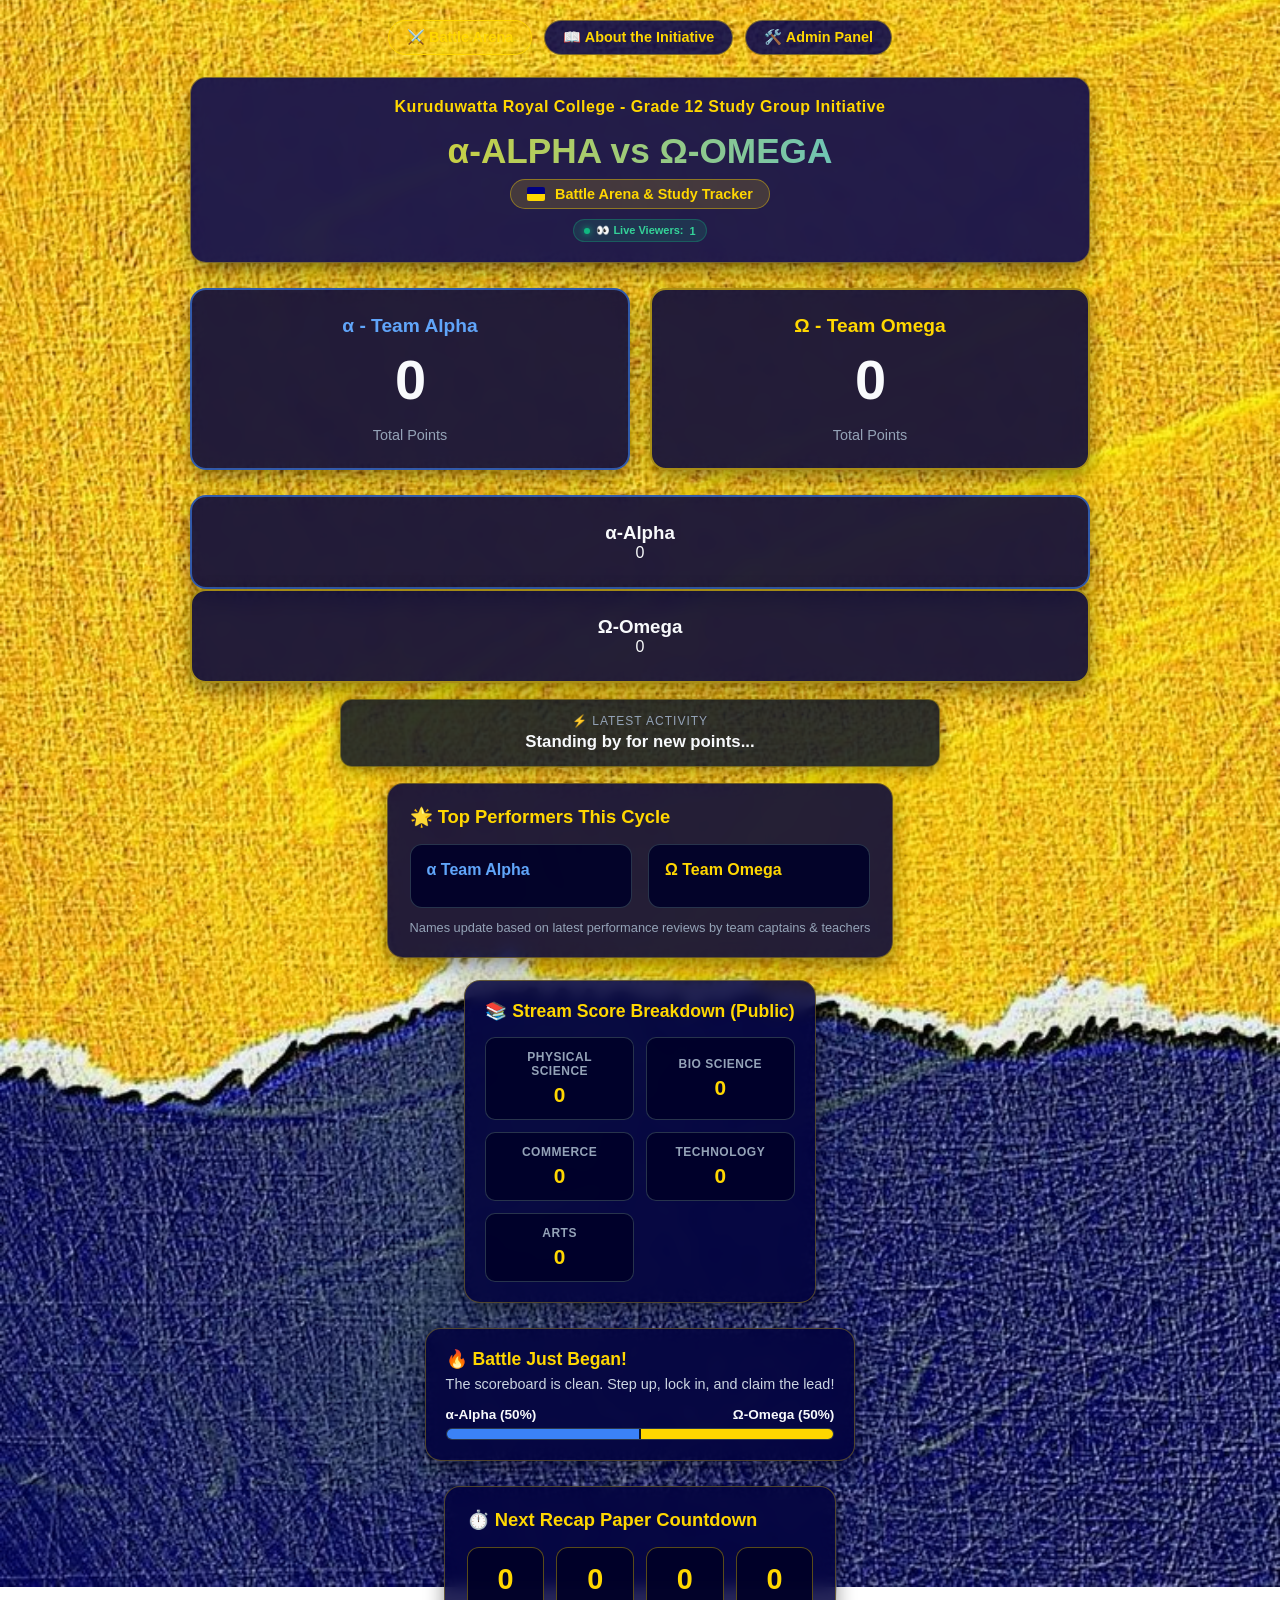
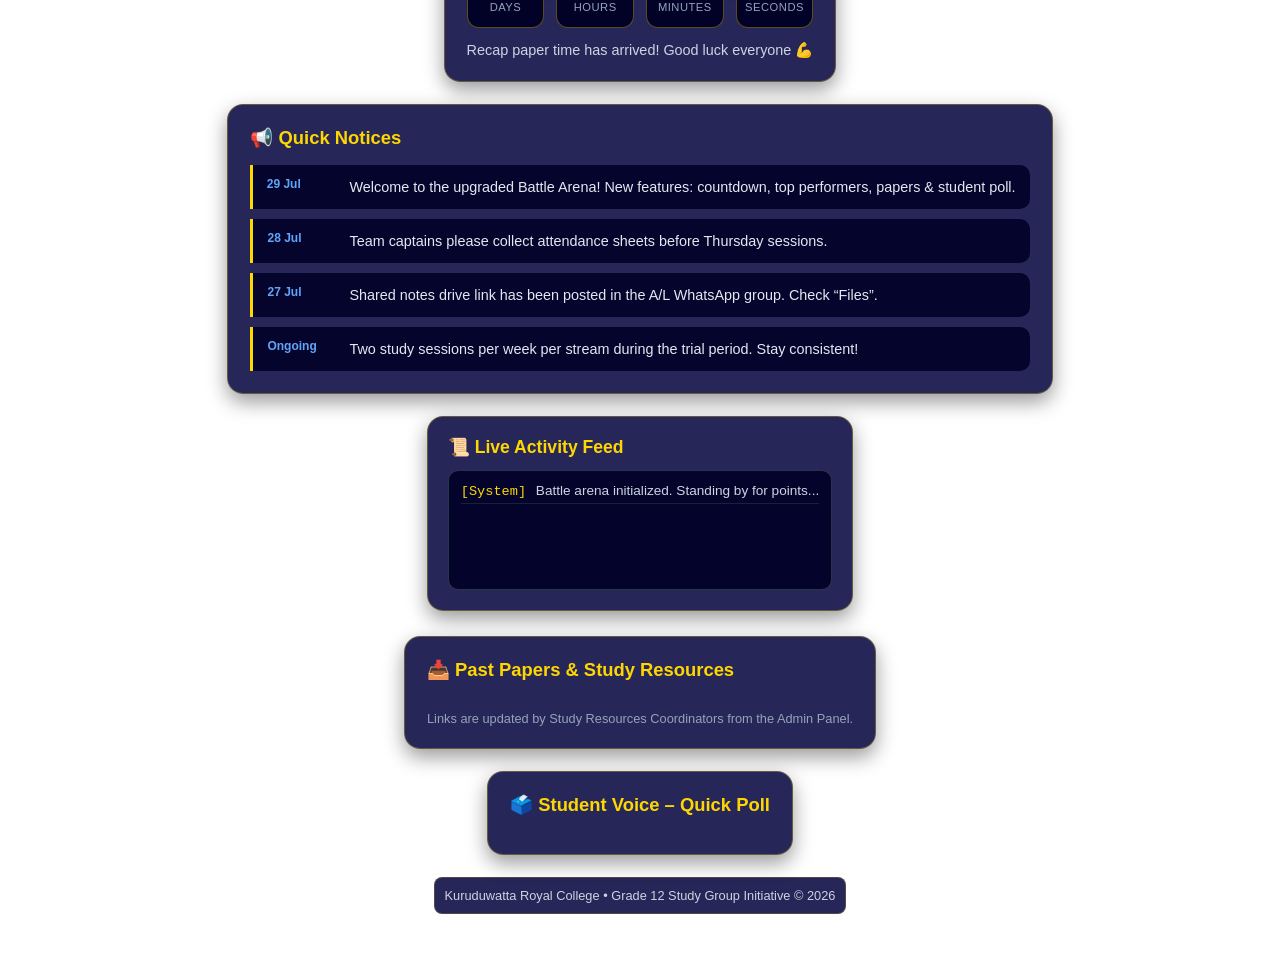
==== commit ffc08234: "Update index.html" ====
--- a/index.html
+++ b/index.html
@@ -49,8 +49,6 @@
             </div>
         </div>
 
-      <!-- MAIN SCOREBOARD SECTION -->
-<div class="scoreboard-section">
     
     <!-- Existing Alpha & Omega Score Cards -->
     <div class="team-cards">
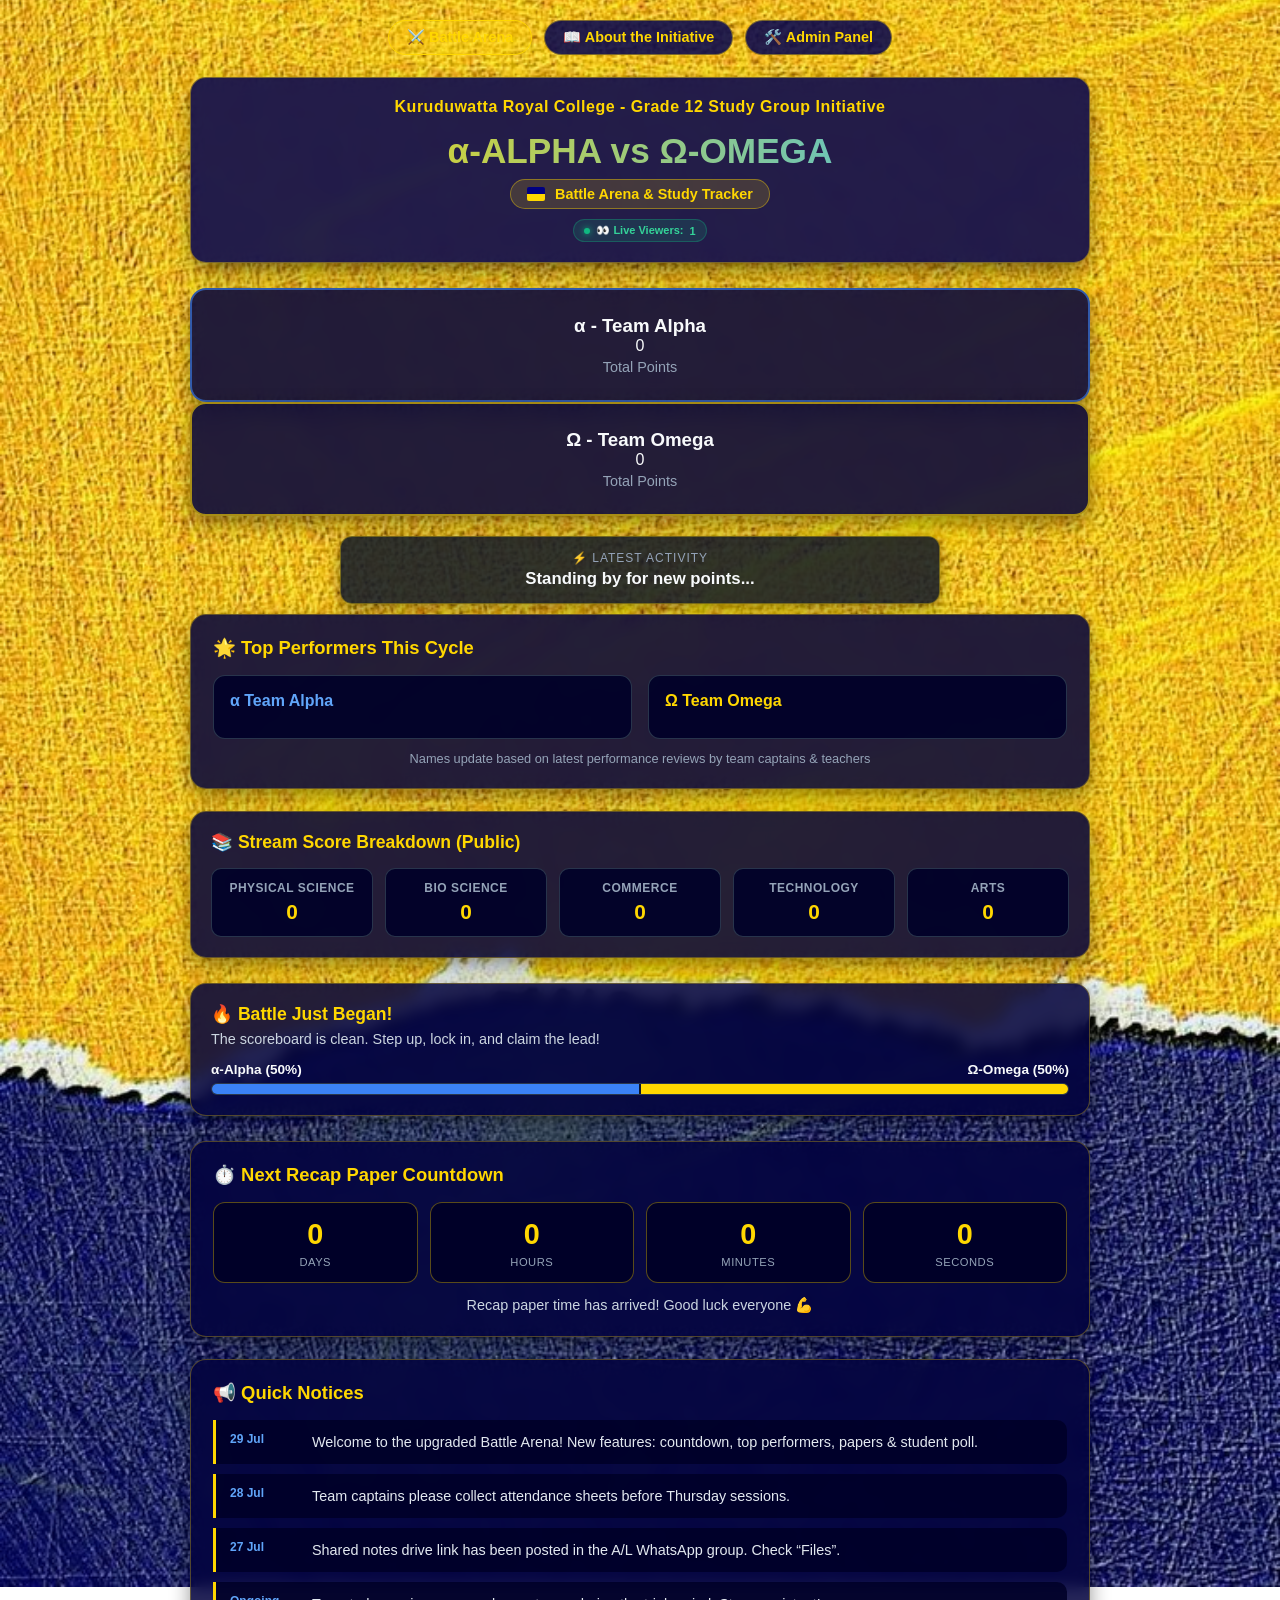
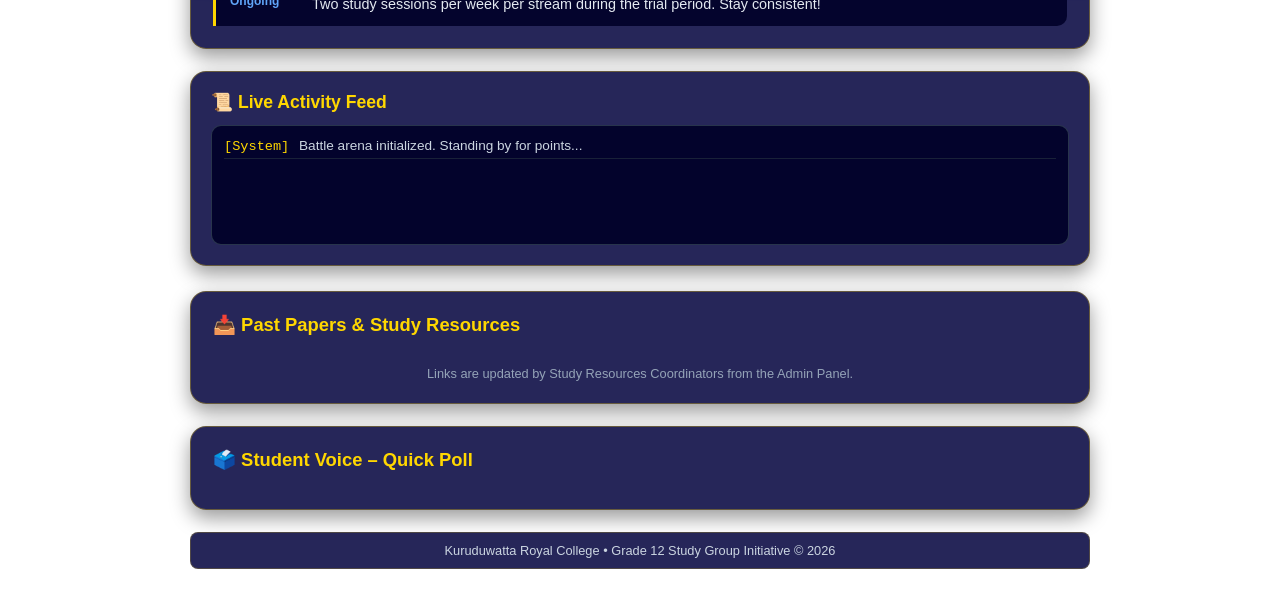
==== commit 79417467: "Update index.html" ====
--- a/index.html
+++ b/index.html
@@ -35,55 +35,43 @@
             </div>
         </header>
 
-        <!-- SCOREBOARD OVERVIEW -->
-        <div class="scoreboard-overview">
-            <div class="team-card alpha-card" id="alphaCard">
-                <div class="team-title">α - Team Alpha</div>
-                <div class="score-display" id="alphaScore">0</div>
-                <div class="score-subtitle" style="color: #94a3b8; font-size: 0.9rem;">Total Points</div>
-            </div>
-            <div class="team-card omega-card" id="omegaCard">
-                <div class="team-title">Ω - Team Omega</div>
-                <div class="score-display" id="omegaScore">0</div>
-                <div class="score-subtitle" style="color: #94a3b8; font-size: 0.9rem;">Total Points</div>
-            </div>
-        </div>
-
-    
-    <!-- Existing Alpha & Omega Score Cards -->
-    <div class="team-cards">
-        <div class="team-card alpha-card" id="alphaCard">
-            <!-- Alpha score content -->
-            <h3>α-Alpha</h3>
-            <div class="score" id="alphaScore">0</div>
-        </div>
-        <div class="team-card omega-card" id="omegaCard">
-            <!-- Omega score content -->
-            <h3>Ω-Omega</h3>
-            <div class="score" id="omegaScore">0</div>
-        </div>
-    </div>
-
-    <!-- ⚡ NEW: SINGLE LIVE FEED CARD (Placed directly below score cards) -->
-    <div class="latest-feed-card" style="
-        background: rgba(15, 23, 42, 0.85); 
-        border: 1px solid rgba(255, 215, 0, 0.35); 
-        border-radius: 12px; 
-        padding: 14px 20px; 
-        margin: 16px auto; 
-        max-width: 600px; 
-        text-align: center; 
-        box-shadow: 0 4px 15px rgba(0, 0, 0, 0.4);
-    ">
-        <div style="font-size: 0.75rem; color: #94a3b8; text-transform: uppercase; letter-spacing: 1px; margin-bottom: 4px;">
-            ⚡ Latest Activity
-        </div>
-        <div id="latestActivityText" style="font-size: 1.05rem; font-weight: 600; color: #f8fafc;">
-            Standing by for new points...
-        </div>
-    </div>
-
-</div>
+        <!-- MAIN SCOREBOARD SECTION -->
+        <div class="scoreboard-section">
+            
+            <!-- Main Alpha & Omega Score Cards -->
+            <div class="team-cards">
+                <div class="team-card alpha-card" id="alphaCard">
+                    <h3>α - Team Alpha</h3>
+                    <div class="score" id="alphaScore">0</div>
+                    <div class="score-subtitle" style="color: #94a3b8; font-size: 0.9rem; margin-top: 4px;">Total Points</div>
+                </div>
+                <div class="team-card omega-card" id="omegaCard">
+                    <h3>Ω - Team Omega</h3>
+                    <div class="score" id="omegaScore">0</div>
+                    <div class="score-subtitle" style="color: #94a3b8; font-size: 0.9rem; margin-top: 4px;">Total Points</div>
+                </div>
+            </div>
+
+            <!-- ⚡ SINGLE LIVE FEED CARD -->
+            <div class="latest-feed-card" style="
+                background: rgba(15, 23, 42, 0.85); 
+                border: 1px solid rgba(255, 215, 0, 0.35); 
+                border-radius: 12px; 
+                padding: 14px 20px; 
+                margin: 20px auto 10px auto; 
+                max-width: 600px; 
+                text-align: center; 
+                box-shadow: 0 4px 15px rgba(0, 0, 0, 0.4);
+            ">
+                <div style="font-size: 0.75rem; color: #94a3b8; text-transform: uppercase; letter-spacing: 1px; margin-bottom: 4px;">
+                    ⚡ Latest Activity
+                </div>
+                <div id="latestActivityText" style="font-size: 1.05rem; font-weight: 600; color: #f8fafc;">
+                    Standing by for new points...
+                </div>
+            </div>
+
+        </div>
 
         <!-- TOP PERFORMERS -->
         <div class="section-card">
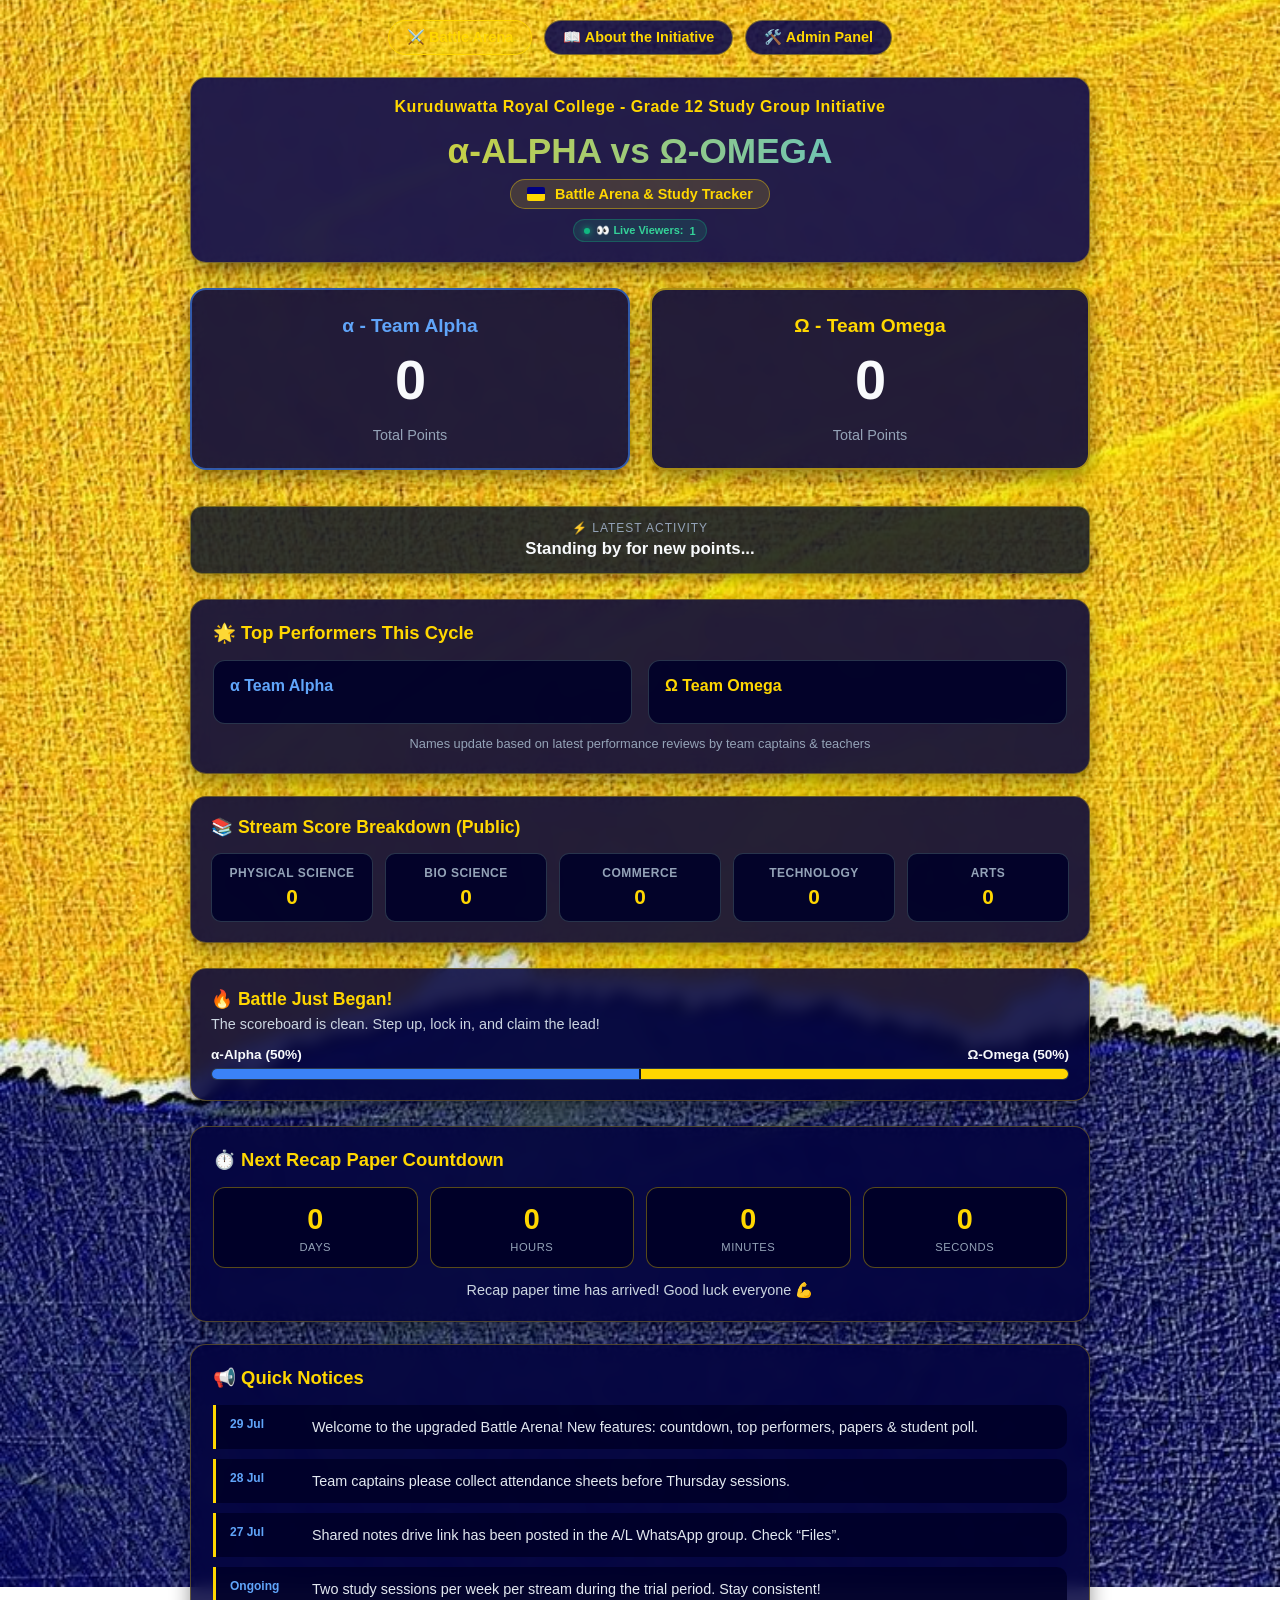
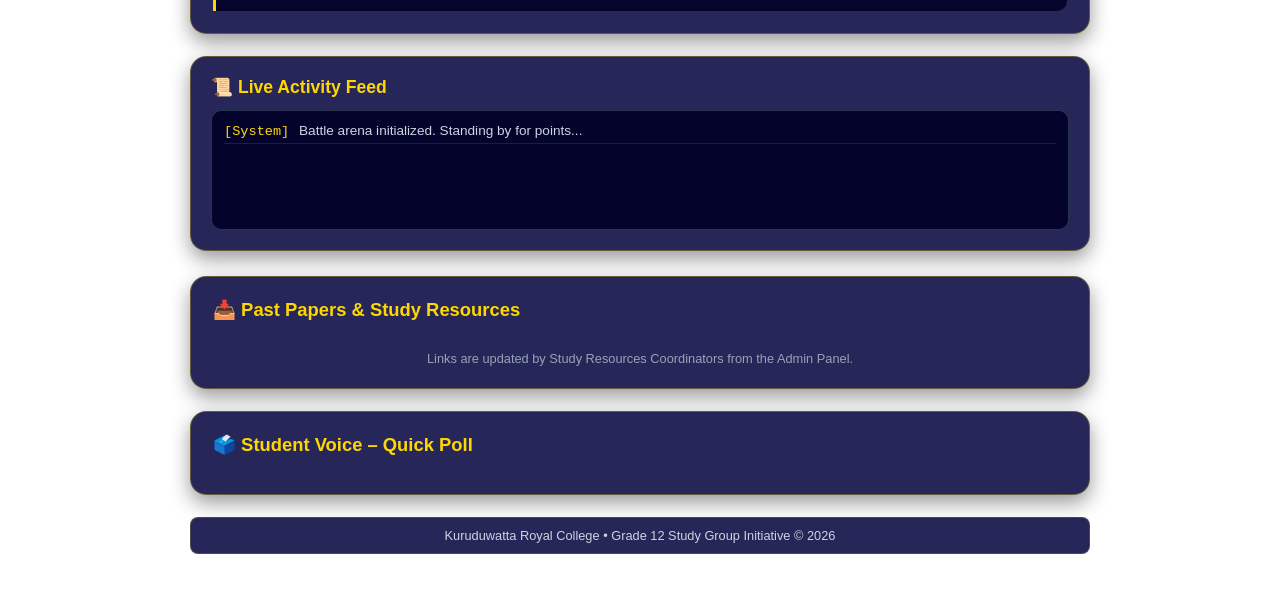
==== commit cbf0ec6c: "Update index.html" ====
--- a/index.html
+++ b/index.html
@@ -35,31 +35,27 @@
             </div>
         </header>
 
-        <!-- MAIN SCOREBOARD SECTION -->
-        <div class="scoreboard-section">
+        <!-- SCOREBOARD OVERVIEW -->
+        <div class="scoreboard-overview">
+            <div class="team-card alpha-card" id="alphaCard">
+                <div class="team-title">α - Team Alpha</div>
+                <div class="score-display" id="alphaScore">0</div>
+                <div class="score-subtitle" style="color: #94a3b8; font-size: 0.9rem;">Total Points</div>
+            </div>
+            <div class="team-card omega-card" id="omegaCard">
+                <div class="team-title">Ω - Team Omega</div>
+                <div class="score-display" id="omegaScore">0</div>
+                <div class="score-subtitle" style="color: #94a3b8; font-size: 0.9rem;">Total Points</div>
+            </div>
             
-            <!-- Main Alpha & Omega Score Cards -->
-            <div class="team-cards">
-                <div class="team-card alpha-card" id="alphaCard">
-                    <h3>α - Team Alpha</h3>
-                    <div class="score" id="alphaScore">0</div>
-                    <div class="score-subtitle" style="color: #94a3b8; font-size: 0.9rem; margin-top: 4px;">Total Points</div>
-                </div>
-                <div class="team-card omega-card" id="omegaCard">
-                    <h3>Ω - Team Omega</h3>
-                    <div class="score" id="omegaScore">0</div>
-                    <div class="score-subtitle" style="color: #94a3b8; font-size: 0.9rem; margin-top: 4px;">Total Points</div>
-                </div>
-            </div>
-
-            <!-- ⚡ SINGLE LIVE FEED CARD -->
+            <!-- ⚡ SINGLE LIVE FEED CARD (Placed directly below team cards) -->
             <div class="latest-feed-card" style="
+                grid-column: 1 / -1;
                 background: rgba(15, 23, 42, 0.85); 
                 border: 1px solid rgba(255, 215, 0, 0.35); 
                 border-radius: 12px; 
                 padding: 14px 20px; 
-                margin: 20px auto 10px auto; 
-                max-width: 600px; 
+                margin-top: 16px; 
                 text-align: center; 
                 box-shadow: 0 4px 15px rgba(0, 0, 0, 0.4);
             ">
@@ -70,7 +66,6 @@
                     Standing by for new points...
                 </div>
             </div>
-
         </div>
 
         <!-- TOP PERFORMERS -->
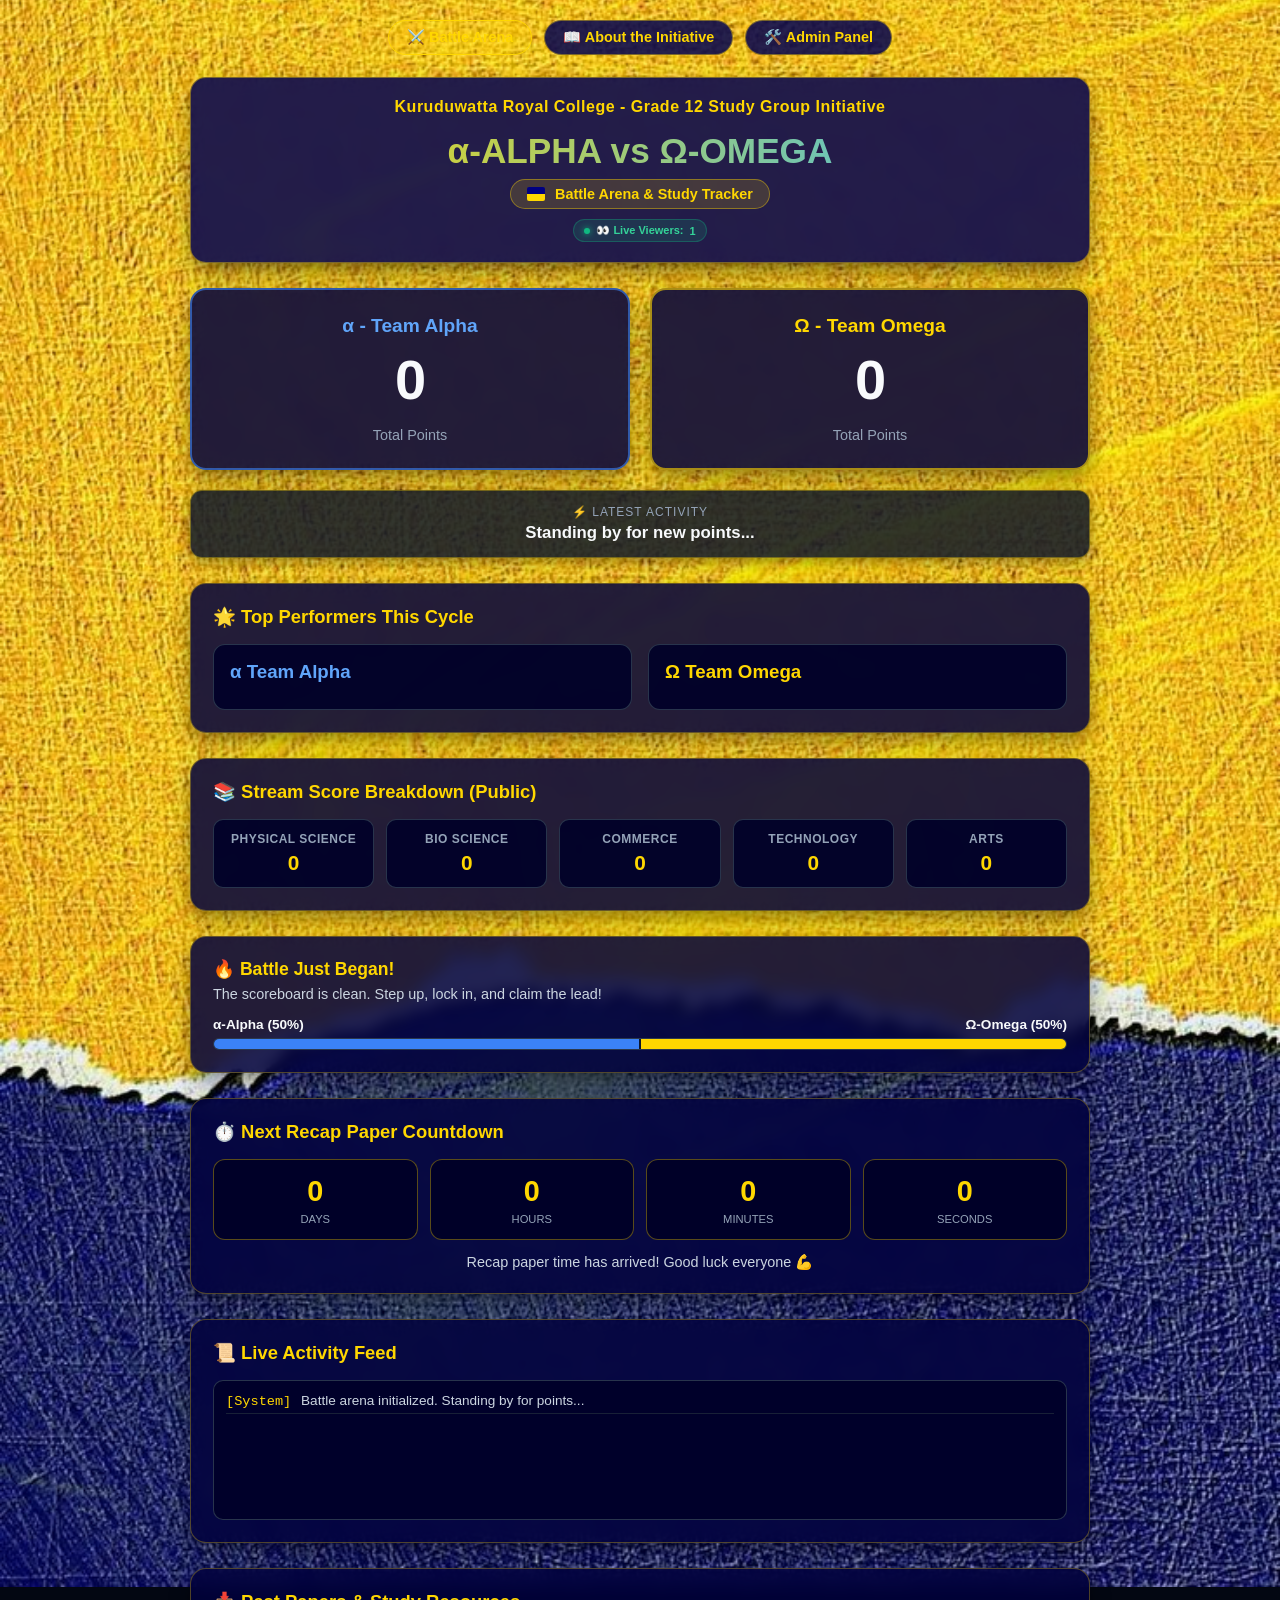
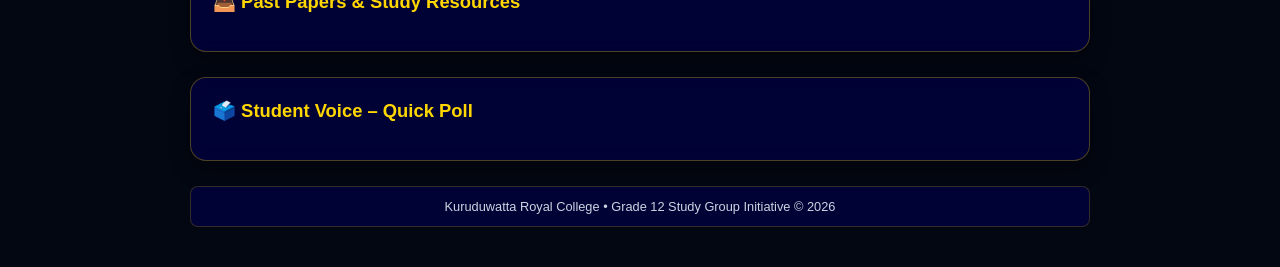
==== commit d502a72f: "Update index.html" ====
--- a/index.html
+++ b/index.html
@@ -40,31 +40,18 @@
             <div class="team-card alpha-card" id="alphaCard">
                 <div class="team-title">α - Team Alpha</div>
                 <div class="score-display" id="alphaScore">0</div>
-                <div class="score-subtitle" style="color: #94a3b8; font-size: 0.9rem;">Total Points</div>
+                <div style="color: #94a3b8; font-size: 0.9rem;">Total Points</div>
             </div>
             <div class="team-card omega-card" id="omegaCard">
                 <div class="team-title">Ω - Team Omega</div>
                 <div class="score-display" id="omegaScore">0</div>
-                <div class="score-subtitle" style="color: #94a3b8; font-size: 0.9rem;">Total Points</div>
+                <div style="color: #94a3b8; font-size: 0.9rem;">Total Points</div>
             </div>
             
-            <!-- ⚡ SINGLE LIVE FEED CARD (Placed directly below team cards) -->
-            <div class="latest-feed-card" style="
-                grid-column: 1 / -1;
-                background: rgba(15, 23, 42, 0.85); 
-                border: 1px solid rgba(255, 215, 0, 0.35); 
-                border-radius: 12px; 
-                padding: 14px 20px; 
-                margin-top: 16px; 
-                text-align: center; 
-                box-shadow: 0 4px 15px rgba(0, 0, 0, 0.4);
-            ">
-                <div style="font-size: 0.75rem; color: #94a3b8; text-transform: uppercase; letter-spacing: 1px; margin-bottom: 4px;">
-                    ⚡ Latest Activity
-                </div>
-                <div id="latestActivityText" style="font-size: 1.05rem; font-weight: 600; color: #f8fafc;">
-                    Standing by for new points...
-                </div>
+            <!-- LIVE FEED BANNER CARD -->
+            <div style="grid-column: 1 / -1; background: rgba(15, 23, 42, 0.85); border: 1px solid rgba(255, 215, 0, 0.35); border-radius: 12px; padding: 14px 20px; text-align: center; box-shadow: 0 4px 15px rgba(0, 0, 0, 0.4);">
+                <div style="font-size: 0.75rem; color: #94a3b8; text-transform: uppercase; letter-spacing: 1px; margin-bottom: 4px;">⚡ Latest Activity</div>
+                <div id="latestActivityText" style="font-size: 1.05rem; font-weight: 600; color: #f8fafc;">Standing by for new points...</div>
             </div>
         </div>
 
@@ -81,12 +68,9 @@
                     <div id="topOmegaList"></div>
                 </div>
             </div>
-            <p style="margin-top:12px; font-size:0.8rem; color:#94a3b8; text-align:center;">
-                Names update based on latest performance reviews by team captains & teachers
-            </p>
         </div>
 
-        <!-- STREAMS & ADVANCED BREAKDOWN -->
+        <!-- STREAMS BREAKDOWN (IDs corrected to match JS hyphenation) -->
         <div class="streams-section">
             <h2>📚 Stream Score Breakdown (Public)</h2>
             <div class="streams-grid">
@@ -152,35 +136,10 @@
                     <div class="countdown-label">Seconds</div>
                 </div>
             </div>
-            <p class="countdown-note" id="countdownNote">
-                Target: 5 August 2026 • 9:00 AM — First full recap paper of the term
-            </p>
+            <p class="countdown-note" id="countdownNote">Target: 5 August 2026 • 9:00 AM</p>
         </div>
 
-        <!-- QUICK NOTICES -->
-        <div class="section-card">
-            <h2>📢 Quick Notices</h2>
-            <div class="notices-list">
-                <div class="notice-item">
-                    <div class="notice-date">29 Jul</div>
-                    <div class="notice-text">Welcome to the upgraded Battle Arena! New features: countdown, top performers, papers & student poll.</div>
-                </div>
-                <div class="notice-item">
-                    <div class="notice-date">28 Jul</div>
-                    <div class="notice-text">Team captains please collect attendance sheets before Thursday sessions.</div>
-                </div>
-                <div class="notice-item">
-                    <div class="notice-date">27 Jul</div>
-                    <div class="notice-text">Shared notes drive link has been posted in the A/L WhatsApp group. Check “Files”.</div>
-                </div>
-                <div class="notice-item">
-                    <div class="notice-date">Ongoing</div>
-                    <div class="notice-text">Two study sessions per week per stream during the trial period. Stay consistent!</div>
-                </div>
-            </div>
-        </div>
-
-        <!-- ACTIVITY LOG -->
+        <!-- LIVE ACTIVITY FEED -->
         <div class="activity-section">
             <h2>📜 Live Activity Feed</h2>
             <div class="activity-log" id="activityLog">
@@ -188,23 +147,16 @@
             </div>
         </div>
 
-        <!-- PAST PAPERS / DOWNLOADS -->
+        <!-- PAST PAPERS -->
         <div class="section-card">
             <h2>📥 Past Papers & Study Resources</h2>
-            <div class="downloads-grid" id="downloadsContainer">
-                <!-- filled by JavaScript -->
-            </div>
-            <p style="margin-top:14px; font-size:0.8rem; color:#94a3b8; text-align:center;">
-                Links are updated by Study Resources Coordinators from the Admin Panel.
-            </p>
+            <div class="downloads-grid" id="downloadsContainer"></div>
         </div>
 
-        <!-- STUDENT POLL -->
+        <!-- POLL -->
         <div class="section-card">
             <h2>🗳️ Student Voice – Quick Poll</h2>
-            <div id="pollContainer">
-                <!-- filled by JS -->
-            </div>
+            <div id="pollContainer"></div>
         </div>
 
         <!-- FOOTER -->
--- a/style.css
+++ b/style.css
@@ -7,7 +7,7 @@
 }
 
 body {
-    background: url('download (4).jfif') no-repeat center center fixed;
+    background: url('download (4).jfif') no-repeat center center fixed #030712;
     background-size: cover;
     color: #f8fafc;
     min-height: 100vh;
@@ -21,6 +21,37 @@
     width: 100%;
     max-width: 900px;
     margin: 0 auto;
+}
+
+/* --- NAVIGATION --- */
+.nav-bar {
+    display: flex;
+    justify-content: center;
+    gap: 12px;
+    margin-bottom: 22px;
+    flex-wrap: wrap;
+}
+
+.nav-btn {
+    background: rgba(0, 0, 80, 0.85);
+    border: 1px solid rgba(255, 215, 0, 0.4);
+    color: #ffd700;
+    padding: 8px 18px;
+    border-radius: 20px;
+    font-weight: 600;
+    font-size: 0.9rem;
+    text-decoration: none;
+    transition: all 0.2s ease-in-out;
+}
+
+.nav-btn:hover {
+    background: rgba(255, 215, 0, 0.2);
+    transform: translateY(-2px);
+}
+
+.nav-btn.active {
+    background: rgba(255, 215, 0, 0.25);
+    border-color: #ffd700;
 }
 
 /* --- HEADER --- */
@@ -73,15 +104,8 @@
     flex-direction: column;
 }
 
-.navy-half {
-    background-color: #000080;
-    height: 50%;
-}
-
-.gold-half {
-    background-color: #ffd700;
-    height: 50%;
-}
+.navy-half { background-color: #000080; height: 50%; }
+.gold-half { background-color: #ffd700; height: 50%; }
 
 /* --- SCOREBOARD OVERVIEW --- */
 .scoreboard-overview {
@@ -104,61 +128,34 @@
     box-shadow: 0 8px 20px rgba(0, 0, 0, 0.4);
 }
 
-.team-card.alpha-card {
-    border-color: rgba(59, 130, 246, 0.6);
-}
-
-.team-card.omega-card {
-    border-color: rgba(255, 215, 0, 0.6);
-}
-
-/* --- LIVE TEAM SCORE FEED STYLES --- */
-.team-feed-grid {
-    display: grid;
-    grid-template-columns: 1fr 1fr;
-    gap: 16px;
-}
-
-.team-feed-box {
-    background: rgba(0, 0, 40, 0.9);
-    border-radius: 12px;
-    padding: 16px;
-    text-align: center;
-    border: 1px solid rgba(255, 215, 0, 0.2);
-}
-
-.team-feed-box.alpha {
-    border-color: rgba(59, 130, 246, 0.5);
-}
-
-.team-feed-box.omega {
-    border-color: rgba(255, 215, 0, 0.5);
-}
-
-.team-feed-box h3 {
-    font-size: 1rem;
-    margin-bottom: 8px;
-}
-
-.team-feed-box.alpha h3 { color: #60a5fa; }
-.team-feed-box.omega h3 { color: #ffd700; }
-
-.team-feed-score {
-    font-size: 1.8rem;
+.team-card.alpha-card { border-color: rgba(59, 130, 246, 0.6); }
+.team-card.omega-card { border-color: rgba(255, 215, 0, 0.6); }
+
+.team-title {
+    font-size: 1.2rem;
+    font-weight: 700;
+    margin-bottom: 10px;
+}
+
+.alpha-card .team-title { color: #60a5fa; }
+.omega-card .team-title { color: #ffd700; }
+
+.score-display {
+    font-size: 3.5rem;
     font-weight: 800;
+    margin-bottom: 15px;
+    letter-spacing: -1px;
     color: #f8fafc;
-    margin-bottom: 4px;
-}
-
-.team-feed-status {
-    font-size: 0.85rem;
-    color: #94a3b8;
-    font-weight: 600;
-}
-
-/* --- LEADING TEAM GLOW & CELEBRATION ANIMATIONS --- */
+    transition: transform 0.2s ease-in-out;
+}
+
+.score-display.pop {
+    transform: scale(1.15);
+}
+
+/* Animations */
 @keyframes leaderGlow {
-    0% {
+    0%, 100% {
         box-shadow: 0 0 15px rgba(255, 215, 0, 0.4), inset 0 0 10px rgba(255, 215, 0, 0.2);
         border-color: #ffd700;
     }
@@ -166,10 +163,6 @@
         box-shadow: 0 0 35px rgba(255, 215, 0, 0.8), inset 0 0 20px rgba(255, 215, 0, 0.4);
         border-color: #fff;
     }
-    100% {
-        box-shadow: 0 0 15px rgba(255, 215, 0, 0.4), inset 0 0 10px rgba(255, 215, 0, 0.2);
-        border-color: #ffd700;
-    }
 }
 
 @keyframes celebrateBounce {
@@ -184,58 +177,29 @@
 
 .team-card.is-winning .team-title::after {
     content: " ✨";
-    animation: spinSparkle 1s infinite linear;
     display: inline-block;
 }
 
-@keyframes spinSparkle {
-    0% { transform: rotate(0deg); }
-    100% { transform: rotate(360deg); }
-}
-
-.team-card.is-tied {
-    border-color: #38bdf8;
-}
-
-.team-title {
-    font-size: 1.2rem;
-    font-weight: 700;
-    margin-bottom: 10px;
-}
-
-.alpha-card .team-title { color: #60a5fa; }
-.omega-card .team-title { color: #ffd700; }
-
-.score-display {
-    font-size: 3.5rem;
-    font-weight: 800;
-    margin-bottom: 15px;
-    letter-spacing: -1px;
-    color: #f8fafc;
-}
-
-.score-display.pop {
-    transform: scale(1.15);
-    transition: transform 0.2s ease-in-out;
-}
-
-/* --- STREAMS & ADVANCED BREAKDOWN --- */
-.streams-section {
+.team-card.is-tied { border-color: #38bdf8; }
+
+/* --- SECTION CARD & COMMON PANELS --- */
+.section-card, .streams-section, .battle-status, .activity-section, .controls-section {
     background: rgba(0, 0, 60, 0.85);
     backdrop-filter: blur(8px);
     border: 1px solid rgba(255, 215, 0, 0.3);
     border-radius: 16px;
-    padding: 20px;
+    padding: 22px;
     margin-bottom: 25px;
     box-shadow: 0 8px 20px rgba(0, 0, 0, 0.4);
 }
 
-.streams-section h2 {
-    font-size: 1.1rem;
-    margin-bottom: 15px;
-    color: #ffd700;
-}
-
+.section-card h2, .streams-section h2, .activity-section h2, .controls-header h2 {
+    color: #ffd700;
+    font-size: 1.15rem;
+    margin-bottom: 16px;
+}
+
+/* --- STREAMS BREAKDOWN --- */
 .streams-grid {
     display: grid;
     grid-template-columns: repeat(auto-fit, minmax(130px, 1fr));
@@ -249,9 +213,6 @@
     border-radius: 10px;
     padding: 12px;
     text-align: center;
-    display: flex;
-    flex-direction: column;
-    justify-content: center;
 }
 
 .stream-name {
@@ -269,28 +230,9 @@
     color: #ffd700;
 }
 
-/* --- BATTLE STATUS BANNER --- */
-.battle-status {
-    background: rgba(0, 0, 60, 0.85);
-    backdrop-filter: blur(8px);
-    border: 1px solid rgba(255, 215, 0, 0.3);
-    border-radius: 16px;
-    padding: 20px;
-    margin-bottom: 25px;
-    box-shadow: 0 8px 20px rgba(0, 0, 0, 0.4);
-}
-
-.status-content h3 {
-    font-size: 1.1rem;
-    margin-bottom: 6px;
-    color: #ffd700;
-}
-
-.status-content p {
-    color: #cbd5e1;
-    font-size: 0.9rem;
-    margin-bottom: 15px;
-}
+/* --- BATTLE PROGRESS BAR --- */
+.status-content h3 { font-size: 1.1rem; margin-bottom: 6px; color: #ffd700; }
+.status-content p { color: #cbd5e1; font-size: 0.9rem; margin-bottom: 15px; }
 
 .progress-labels {
     display: flex;
@@ -311,42 +253,56 @@
     border: 1px solid rgba(51, 65, 85, 0.8);
 }
 
-.progress-alpha {
-    background: #3b82f6;
-    height: 100%;
-    width: 50%;
-    transition: width 0.5s ease;
-}
-
-.progress-omega {
-    background: #ffd700;
-    height: 100%;
-    width: 50%;
-    transition: width 0.5s ease;
-}
+.progress-alpha { background: #3b82f6; height: 100%; width: 50%; transition: width 0.5s ease; }
+.progress-omega { background: #ffd700; height: 100%; width: 50%; transition: width 0.5s ease; }
+
+/* --- TOP PERFORMERS --- */
+.top-performers-grid { display: grid; grid-template-columns: 1fr 1fr; gap: 16px; }
+.top-team { background: rgba(0, 0, 40, 0.9); border: 1px solid rgba(51, 65, 85, 0.8); border-radius: 12px; padding: 16px; }
+.top-team.alpha h3 { color: #60a5fa; margin-bottom: 10px; }
+.top-team.omega h3 { color: #ffd700; margin-bottom: 10px; }
+
+.performer-item {
+    display: flex;
+    align-items: center;
+    gap: 10px;
+    padding: 8px 0;
+    border-bottom: 1px solid rgba(51, 65, 85, 0.5);
+    font-size: 0.9rem;
+    color: #cbd5e1;
+}
+.performer-item:last-child { border-bottom: none; }
+
+.rank-badge {
+    width: 24px;
+    height: 24px;
+    border-radius: 50%;
+    background: rgba(255, 215, 0, 0.2);
+    color: #ffd700;
+    font-size: 0.75rem;
+    font-weight: 700;
+    display: flex;
+    align-items: center;
+    justify-content: center;
+    flex-shrink: 0;
+}
+.rank-badge.gold { background: linear-gradient(135deg, #ffd700, #d4a017); color: #000080; }
+.rank-badge.silver { background: linear-gradient(135deg, #c0c0c0, #a0a0a0); color: #1e293b; }
+.rank-badge.bronze { background: linear-gradient(135deg, #cd7f32, #a05a2c); color: #fff; }
+
+/* --- COUNTDOWN TIMER --- */
+.countdown-grid { display: grid; grid-template-columns: repeat(4, 1fr); gap: 12px; text-align: center; }
+.countdown-box { background: rgba(0, 0, 40, 0.95); border: 1px solid rgba(255, 215, 0, 0.35); border-radius: 12px; padding: 14px 8px; }
+.countdown-value { font-size: 1.8rem; font-weight: 800; color: #ffd700; line-height: 1.2; }
+.countdown-label { font-size: 0.7rem; color: #94a3b8; text-transform: uppercase; margin-top: 4px; }
+.countdown-note { text-align: center; margin-top: 14px; font-size: 0.9rem; color: #cbd5e1; }
 
 /* --- ACTIVITY LOG --- */
-.activity-section {
-    background: rgba(0, 0, 60, 0.85);
-    backdrop-filter: blur(8px);
-    border: 1px solid rgba(255, 215, 0, 0.3);
-    border-radius: 16px;
-    padding: 20px;
-    margin-bottom: 25px;
-    box-shadow: 0 8px 20px rgba(0, 0, 0, 0.4);
-}
-
-.activity-section h2 {
-    font-size: 1.1rem;
-    margin-bottom: 12px;
-    color: #ffd700;
-}
-
 .activity-log {
     background: rgba(0, 0, 40, 0.9);
     border: 1px solid rgba(51, 65, 85, 0.8);
     border-radius: 10px;
-    height: 120px;
+    height: 140px;
     overflow-y: auto;
     padding: 12px;
     display: flex;
@@ -354,138 +310,31 @@
     gap: 8px;
 }
 
-.activity-item {
-    font-size: 0.85rem;
-    color: #cbd5e1;
-    border-bottom: 1px solid rgba(30, 41, 59, 0.8);
-    padding-bottom: 4px;
-}
-
-.activity-time {
-    color: #ffd700;
-    font-family: monospace;
-    margin-right: 6px;
-}
-
-/* --- CONTROLS / ADMIN PANEL --- */
-.controls-section {
-    background: rgba(0, 0, 60, 0.85);
-    backdrop-filter: blur(8px);
-    border: 1px solid rgba(255, 215, 0, 0.3);
-    border-radius: 16px;
-    padding: 20px;
-    margin-bottom: 25px;
-    transition: all 0.3s ease;
-    box-shadow: 0 8px 20px rgba(0, 0, 0, 0.4);
-}
-
-.controls-header {
-    display: flex;
-    justify-content: space-between;
-    align-items: center;
-    margin-bottom: 15px;
-}
-
-.controls-header h2 {
-    font-size: 1.1rem;
-    color: #ffd700;
-}
-
-.lock-badge {
-    font-size: 0.8rem;
-    background: rgba(239, 68, 68, 0.2);
-    color: #ef4444;
-    border: 1px solid rgba(239, 68, 68, 0.4);
-    padding: 4px 10px;
-    border-radius: 20px;
-    font-weight: 600;
-}
-
-.controls-section.unlocked .lock-badge {
-    background: rgba(16, 185, 129, 0.2);
-    color: #10b981;
-    border-color: rgba(16, 185, 129, 0.4);
-}
-
-.admin-login-btn {
-    background: rgba(255, 215, 0, 0.15);
-    color: #ffd700;
-    border: 1px solid rgba(255, 215, 0, 0.3);
-    padding: 6px 14px;
+.activity-item { font-size: 0.85rem; color: #cbd5e1; border-bottom: 1px solid rgba(30, 41, 59, 0.8); padding-bottom: 4px; }
+.activity-time { color: #ffd700; font-family: monospace; margin-right: 6px; }
+
+/* --- DOWNLOADS & POLLS --- */
+.downloads-grid { display: grid; grid-template-columns: repeat(auto-fit, minmax(200px, 1fr)); gap: 12px; }
+.download-card { background: rgba(0, 0, 40, 0.9); border: 1px solid rgba(51, 65, 85, 0.8); border-radius: 12px; padding: 16px; text-align: center; }
+.download-icon { font-size: 1.6rem; margin-bottom: 8px; }
+.download-title { font-size: 0.9rem; font-weight: 600; color: #f8fafc; margin-bottom: 4px; }
+.download-meta { font-size: 0.75rem; color: #94a3b8; margin-bottom: 12px; }
+
+.btn-download, .btn-action, .poll-vote-btn {
+    display: inline-block;
+    background: #000080;
+    color: #ffd700;
+    border: 1px solid rgba(255, 215, 0, 0.5);
+    padding: 8px 16px;
     border-radius: 8px;
     font-size: 0.85rem;
     font-weight: 600;
-    cursor: pointer;
-    transition: background 0.2s;
-}
-
-.admin-login-btn:hover {
-    background: rgba(255, 215, 0, 0.3);
-}
-
-.admin-login-btn.unlocked {
-    background: #059669;
-    color: white;
-    border-color: #059669;
-}
-
-.controls-body {
-    transition: opacity 0.3s ease, filter 0.3s ease;
-}
-
-.controls-section.locked .controls-body {
-    opacity: 0.3;
-    pointer-events: none;
-    filter: blur(1px);
-}
-
-.control-group {
-    margin-bottom: 15px;
-}
-
-.control-group label {
-    display: block;
-    font-size: 0.85rem;
-    color: #cbd5e1;
-    margin-bottom: 6px;
-}
-
-.control-row {
-    display: grid;
-    grid-template-columns: 1fr 1fr;
-    gap: 12px;
-}
-
-select {
-    width: 100%;
-    background: rgba(0, 0, 40, 0.9);
-    color: #f8fafc;
-    border: 1px solid rgba(255, 215, 0, 0.3);
-    padding: 10px;
-    border-radius: 8px;
-    font-size: 0.9rem;
-    outline: none;
-}
-
-select:focus {
-    border-color: #ffd700;
-}
-
-.btn-action {
-    background: #000080;
-    color: #ffd700;
-    border: 1px solid rgba(255, 215, 0, 0.5);
-    padding: 10px;
-    border-radius: 8px;
-    font-weight: 600;
+    text-decoration: none;
     cursor: pointer;
     transition: background 0.2s;
     width: 100%;
 }
-
-.btn-action:hover {
-    background: #0000a0;
-}
+.btn-download:hover, .btn-action:hover, .poll-vote-btn:hover { background: #0000a0; }
 
 .btn-danger {
     background: #7f1d1d;
@@ -495,28 +344,18 @@
     border-radius: 8px;
     font-weight: 600;
     cursor: pointer;
-    transition: background 0.2s;
     width: 100%;
     margin-top: 10px;
 }
-
-.btn-danger:hover {
-    background: #991b1b;
-}
-
-/* --- FOOTER --- */
-footer {
-    text-align: center;
-    color: #cbd5e1;
-    font-size: 0.8rem;
-    margin-bottom: 20px;
-    background: rgba(0, 0, 60, 0.85);
-    padding: 10px;
-    border-radius: 8px;
-    border: 1px solid rgba(255, 215, 0, 0.2);
-}
-
-/* --- LIVE VIEWER BADGE STYLES --- */
+.btn-danger:hover { background: #991b1b; }
+
+.poll-question { font-size: 1rem; color: #f8fafc; margin-bottom: 14px; font-weight: 600; }
+.poll-option { background: rgba(0, 0, 40, 0.9); border: 1px solid rgba(51, 65, 85, 0.8); border-radius: 10px; padding: 12px 14px; display: flex; justify-content: space-between; align-items: center; margin-bottom: 8px; }
+.poll-bar-bg { height: 6px; background: rgba(51, 65, 85, 0.8); border-radius: 3px; overflow: hidden; margin-top: 6px; }
+.poll-bar-fill { height: 100%; background: linear-gradient(90deg, #3b82f6, #ffd700); border-radius: 3px; transition: width 0.4s ease; }
+.poll-percent { font-size: 0.8rem; color: #ffd700; font-weight: 600; min-width: 40px; text-align: right; }
+
+/* --- LIVE VIEWER BADGE --- */
 .viewer-badge-container {
     display: inline-flex;
     align-items: center;
@@ -541,328 +380,29 @@
 }
 
 @keyframes pulseGlow {
-    0% { transform: scale(0.95); box-shadow: 0 0 0 0 rgba(16, 185, 129, 0.7); }
+    0%, 100% { transform: scale(0.95); box-shadow: 0 0 0 0 rgba(16, 185, 129, 0.7); }
     70% { transform: scale(1); box-shadow: 0 0 0 6px rgba(16, 185, 129, 0); }
-    100% { transform: scale(0.95); box-shadow: 0 0 0 0 rgba(16, 185, 129, 0); }
-}
-
-/* --- RESPONSIVE ADJUSTMENTS --- */
-@media (max-width: 600px) {
-    .scoreboard-overview, .team-feed-grid {
+}
+
+/* --- FOOTER --- */
+footer {
+    text-align: center;
+    color: #cbd5e1;
+    font-size: 0.8rem;
+    margin-bottom: 20px;
+    background: rgba(0, 0, 60, 0.85);
+    padding: 12px;
+    border-radius: 8px;
+    border: 1px solid rgba(255, 215, 0, 0.2);
+    width: 100%;
+}
+
+/* RESPONSIVE LAYOUT */
+@media (max-width: 650px) {
+    .scoreboard-overview, .top-performers-grid, .countdown-grid {
         grid-template-columns: 1fr;
     }
-    .control-row {
-        grid-template-columns: 1fr;
-    }
-}
-/* --- SHARED NAV BAR --- */
-.nav-bar {
-    display: flex;
-    justify-content: center;
-    gap: 12px;
-    margin-bottom: 22px;
-    flex-wrap: wrap;
-}
-.nav-btn {
-    background: rgba(0, 0, 80, 0.85);
-    border: 1px solid rgba(255, 215, 0, 0.4);
-    color: #ffd700;
-    padding: 8px 18px;
-    border-radius: 20px;
-    font-weight: 600;
-    font-size: 0.9rem;
-    text-decoration: none;
-    transition: all 0.2s;
-}
-.nav-btn:hover {
-    background: rgba(255, 215, 0, 0.2);
-    transform: translateY(-2px);
-}
-.nav-btn.active {
-    background: rgba(255, 215, 0, 0.25);
-    border-color: #ffd700;
-}
-
-/* --- SECTION CARD (shared) --- */
-.section-card {
-    background: rgba(0, 0, 60, 0.85);
-    backdrop-filter: blur(8px);
-    border: 1px solid rgba(255, 215, 0, 0.3);
-    border-radius: 16px;
-    padding: 22px;
-    margin-bottom: 22px;
-    box-shadow: 0 8px 20px rgba(0, 0, 0, 0.4);
-}
-.section-card h2 {
-    color: #ffd700;
-    font-size: 1.15rem;
-    margin-bottom: 16px;
-}
-
-/* --- TOP PERFORMERS --- */
-.top-performers-grid {
-    display: grid;
-    grid-template-columns: 1fr 1fr;
-    gap: 16px;
-}
-.top-team {
-    background: rgba(0, 0, 40, 0.9);
-    border: 1px solid rgba(51, 65, 85, 0.8);
-    border-radius: 12px;
-    padding: 16px;
-}
-.top-team h3 {
-    font-size: 1rem;
-    margin-bottom: 12px;
-    display: flex;
-    align-items: center;
-    gap: 8px;
-}
-.top-team.alpha h3 { color: #60a5fa; }
-.top-team.omega h3 { color: #ffd700; }
-.performer-item {
-    display: flex;
-    align-items: center;
-    gap: 10px;
-    padding: 8px 0;
-    border-bottom: 1px solid rgba(51, 65, 85, 0.5);
-    font-size: 0.9rem;
-    color: #cbd5e1;
-}
-.performer-item:last-child { border-bottom: none; }
-.rank-badge {
-    width: 24px;
-    height: 24px;
-    border-radius: 50%;
-    background: rgba(255, 215, 0, 0.2);
-    color: #ffd700;
-    font-size: 0.75rem;
-    font-weight: 700;
-    display: flex;
-    align-items: center;
-    justify-content: center;
-    flex-shrink: 0;
-}
-.rank-badge.gold { background: linear-gradient(135deg, #ffd700, #d4a017); color: #000080; }
-.rank-badge.silver { background: linear-gradient(135deg, #c0c0c0, #a0a0a0); color: #1e293b; }
-.rank-badge.bronze { background: linear-gradient(135deg, #cd7f32, #a05a2c); color: #fff; }
-
-/* --- COUNTDOWN TIMER --- */
-.countdown-grid {
-    display: grid;
-    grid-template-columns: repeat(4, 1fr);
-    gap: 12px;
-    text-align: center;
-}
-.countdown-box {
-    background: rgba(0, 0, 40, 0.95);
-    border: 1px solid rgba(255, 215, 0, 0.35);
-    border-radius: 12px;
-    padding: 14px 8px;
-}
-.countdown-value {
-    font-size: 1.8rem;
-    font-weight: 800;
-    color: #ffd700;
-    line-height: 1.2;
-}
-.countdown-label {
-    font-size: 0.7rem;
-    color: #94a3b8;
-    text-transform: uppercase;
-    letter-spacing: 0.5px;
-    margin-top: 4px;
-}
-.countdown-note {
-    text-align: center;
-    margin-top: 14px;
-    font-size: 0.9rem;
-    color: #cbd5e1;
-}
-
-/* --- NOTICES --- */
-.notices-list {
-    display: flex;
-    flex-direction: column;
-    gap: 10px;
-}
-.notice-item {
-    background: rgba(0, 0, 40, 0.9);
-    border-left: 3px solid #ffd700;
-    border-radius: 0 10px 10px 0;
-    padding: 12px 14px;
-    display: flex;
-    gap: 12px;
-    align-items: flex-start;
-}
-.notice-date {
-    font-size: 0.75rem;
-    color: #60a5fa;
-    font-weight: 600;
-    white-space: nowrap;
-    min-width: 70px;
-}
-.notice-text {
-    font-size: 0.9rem;
-    color: #e2e8f0;
-    line-height: 1.4;
-}
-
-/* --- DOWNLOADS --- */
-.downloads-grid {
-    display: grid;
-    grid-template-columns: repeat(auto-fit, minmax(200px, 1fr));
-    gap: 12px;
-}
-.download-card {
-    background: rgba(0, 0, 40, 0.9);
-    border: 1px solid rgba(51, 65, 85, 0.8);
-    border-radius: 12px;
-    padding: 16px;
-    text-align: center;
-    transition: border-color 0.2s;
-}
-.download-card:hover {
-    border-color: rgba(255, 215, 0, 0.5);
-}
-.download-icon {
-    font-size: 1.6rem;
-    margin-bottom: 8px;
-}
-.download-title {
-    font-size: 0.9rem;
-    font-weight: 600;
-    color: #f8fafc;
-    margin-bottom: 4px;
-}
-.download-meta {
-    font-size: 0.75rem;
-    color: #94a3b8;
-    margin-bottom: 12px;
-}
-.btn-download {
-    display: inline-block;
-    background: rgba(0, 0, 128, 0.8);
-    color: #ffd700;
-    border: 1px solid rgba(255, 215, 0, 0.4);
-    padding: 6px 14px;
-    border-radius: 8px;
-    font-size: 0.8rem;
-    font-weight: 600;
-    text-decoration: none;
-    transition: background 0.2s;
-}
-.btn-download:hover {
-    background: #0000a0;
-}
-
-/* --- POLL --- */
-.poll-question {
-    font-size: 1rem;
-    color: #f8fafc;
-    margin-bottom: 14px;
-    font-weight: 600;
-}
-.poll-options {
-    display: flex;
-    flex-direction: column;
-    gap: 10px;
-}
-.poll-option {
-    background: rgba(0, 0, 40, 0.9);
-    border: 1px solid rgba(51, 65, 85, 0.8);
-    border-radius: 10px;
-    padding: 12px 14px;
-    cursor: pointer;
-    transition: all 0.2s;
-    display: flex;
-    justify-content: space-between;
-    align-items: center;
-}
-.poll-option:hover {
-    border-color: rgba(255, 215, 0, 0.5);
-    background: rgba(0, 0, 50, 0.95);
-}
-.poll-option.selected {
-    border-color: #ffd700;
-    background: rgba(255, 215, 0, 0.1);
-}
-.poll-option-text {
-    font-size: 0.9rem;
-    color: #e2e8f0;
-}
-.poll-bar-container {
-    width: 100%;
-    margin-top: 8px;
-}
-.poll-bar-bg {
-    height: 6px;
-    background: rgba(51, 65, 85, 0.8);
-    border-radius: 3px;
-    overflow: hidden;
-}
-.poll-bar-fill {
-    height: 100%;
-    background: linear-gradient(90deg, #3b82f6, #ffd700);
-    border-radius: 3px;
-    transition: width 0.4s ease;
-}
-.poll-percent {
-    font-size: 0.8rem;
-    color: #ffd700;
-    font-weight: 600;
-    min-width: 40px;
-    text-align: right;
-}
-.poll-vote-btn {
-    margin-top: 14px;
-    width: 100%;
-    background: #000080;
-    color: #ffd700;
-    border: 1px solid rgba(255, 215, 0, 0.5);
-    padding: 10px;
-    border-radius: 8px;
-    font-weight: 600;
-    cursor: pointer;
-    transition: background 0.2s;
-}
-.poll-vote-btn:hover {
-    background: #0000a0;
-}
-.poll-vote-btn:disabled {
-    opacity: 0.5;
-    cursor: not-allowed;
-}
-.poll-total {
-    text-align: center;
-    margin-top: 10px;
-    font-size: 0.8rem;
-    color: #94a3b8;
-}
-
-/* --- ADMIN PAGE extras --- */
-.admin-info {
-    background: rgba(59, 130, 246, 0.15);
-    border: 1px solid rgba(59, 130, 246, 0.4);
-    border-radius: 10px;
-    padding: 12px 16px;
-    margin-bottom: 18px;
-    font-size: 0.9rem;
-    color: #93c5fd;
-}
-
-/* Responsive for new sections */
-@media (max-width: 700px) {
-    .top-performers-grid,
     .countdown-grid {
         grid-template-columns: 1fr 1fr;
     }
-    .countdown-value {
-        font-size: 1.4rem;
-    }
-}
-@media (max-width: 480px) {
-    .countdown-grid {
-        grid-template-columns: 1fr 1fr;
-    }
-}
+}
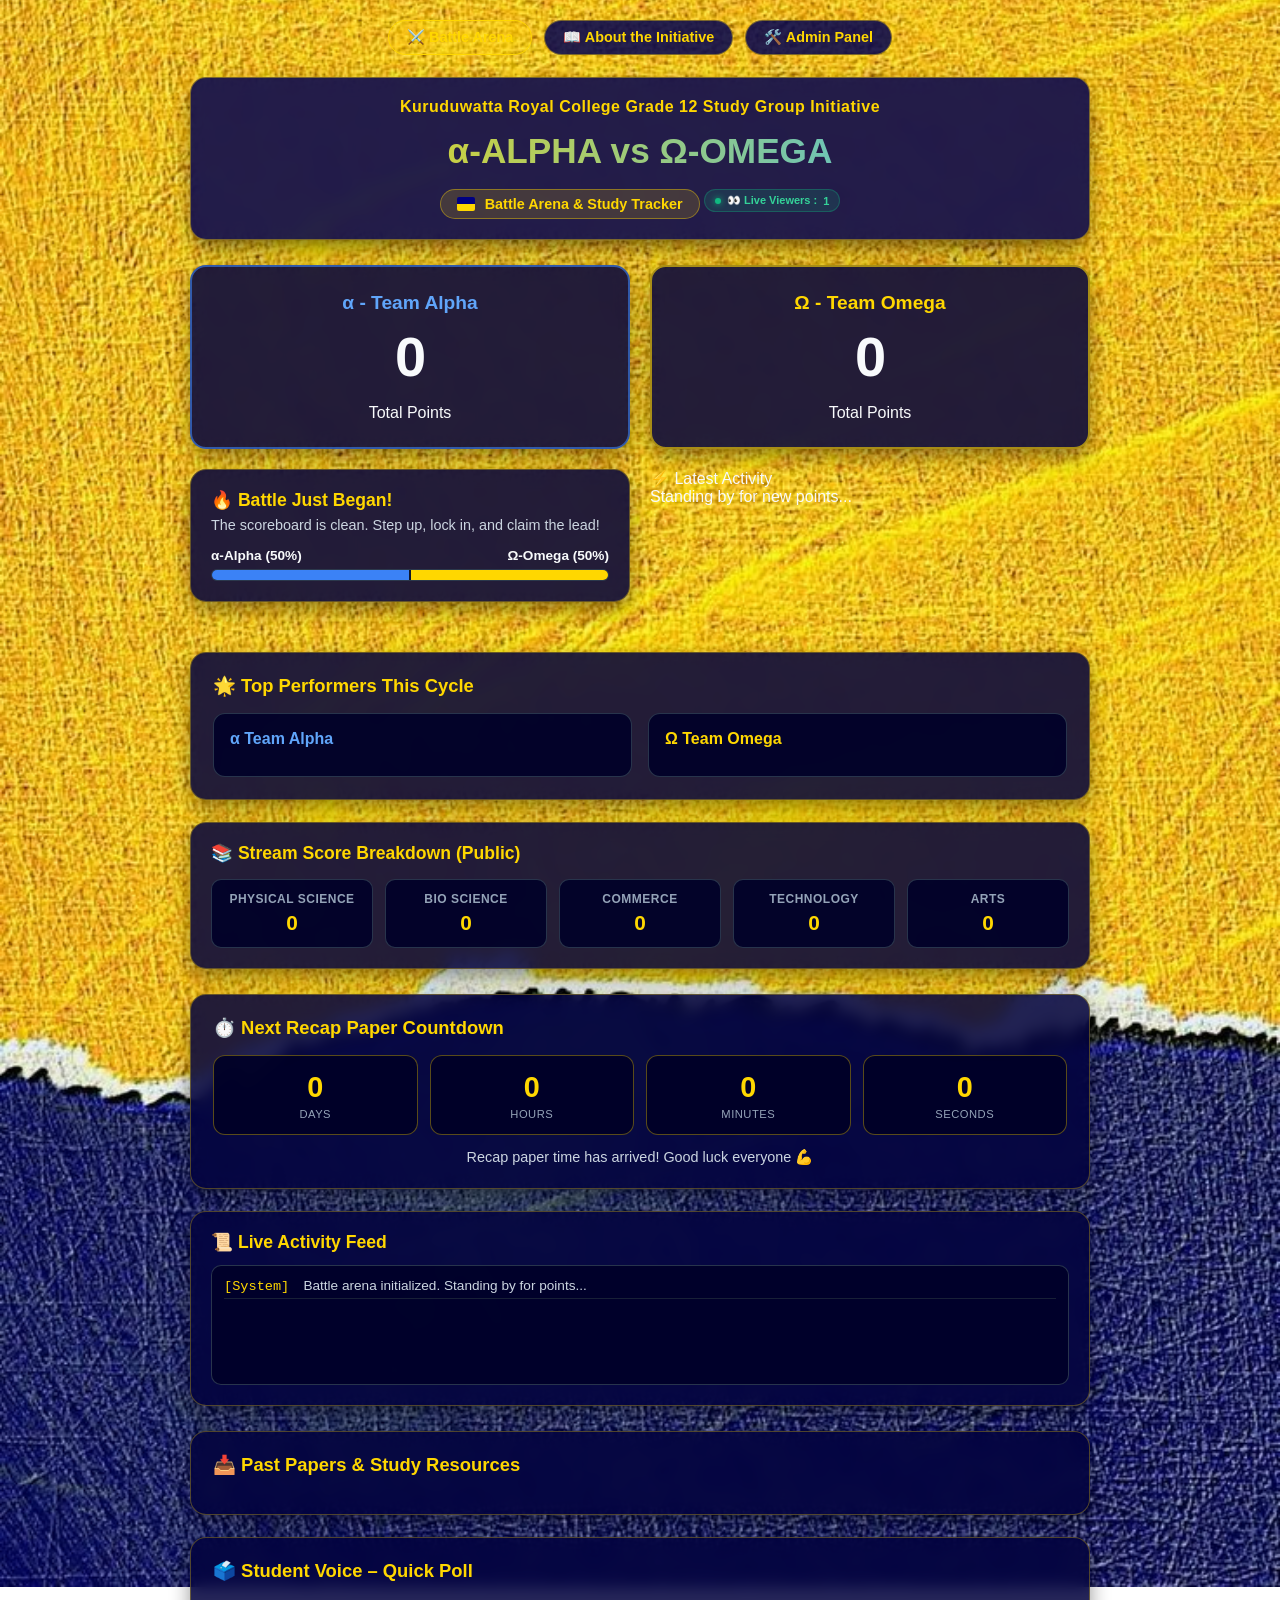
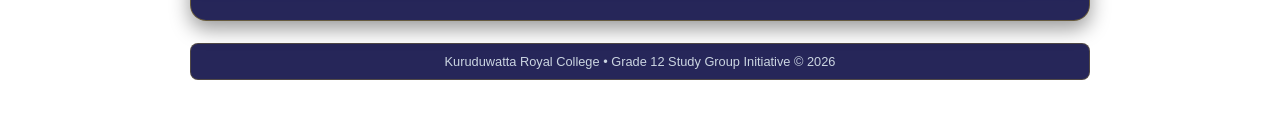
==== commit cde60dd5: "Update index.html" ====
--- a/index.html
+++ b/index.html
@@ -2,169 +2,430 @@
 <html lang="en">
 <head>
     <meta charset="UTF-8">
-    <meta name="viewport" content="width=device-width, initial-scale=1.0">
+    <meta name="viewport"
+          content="width=device-width, initial-scale=1.0">
+
     <title>α-ALPHA vs Ω-OMEGA - Battle Arena</title>
+
     <link rel="stylesheet" href="style.css">
 </head>
+
 <body>
 
-    <div class="container">
-        <!-- NAVIGATION -->
-        <div class="nav-bar">
-            <a href="index.html" class="nav-btn active">⚔️ Battle Arena</a>
-            <a href="about.html" class="nav-btn">📖 About the Initiative</a>
-            <a href="admin.html" class="nav-btn">🛠️ Admin Panel</a>
-        </div>
-
-        <!-- HEADER -->
-        <header>
-            <div class="subtitle">Kuruduwatta Royal College - Grade 12 Study Group Initiative</div>
-            <h1>α-ALPHA vs Ω-OMEGA</h1>
-            <div class="college-name">
-                <div class="school-flag">
-                    <div class="navy-half"></div>
-                    <div class="gold-half"></div>
-                </div>
-                Battle Arena & Study Tracker
-            </div>
-            <div>
-                <div class="viewer-badge-container">
-                    <span class="viewer-dot"></span>
-                    👀 Live Viewers: <span id="viewerCount">1</span>
-                </div>
-            </div>
-        </header>
-
-        <!-- SCOREBOARD OVERVIEW -->
-        <div class="scoreboard-overview">
-            <div class="team-card alpha-card" id="alphaCard">
-                <div class="team-title">α - Team Alpha</div>
-                <div class="score-display" id="alphaScore">0</div>
-                <div style="color: #94a3b8; font-size: 0.9rem;">Total Points</div>
-            </div>
-            <div class="team-card omega-card" id="omegaCard">
-                <div class="team-title">Ω - Team Omega</div>
-                <div class="score-display" id="omegaScore">0</div>
-                <div style="color: #94a3b8; font-size: 0.9rem;">Total Points</div>
-            </div>
-            
-            <!-- LIVE FEED BANNER CARD -->
-            <div style="grid-column: 1 / -1; background: rgba(15, 23, 42, 0.85); border: 1px solid rgba(255, 215, 0, 0.35); border-radius: 12px; padding: 14px 20px; text-align: center; box-shadow: 0 4px 15px rgba(0, 0, 0, 0.4);">
-                <div style="font-size: 0.75rem; color: #94a3b8; text-transform: uppercase; letter-spacing: 1px; margin-bottom: 4px;">⚡ Latest Activity</div>
-                <div id="latestActivityText" style="font-size: 1.05rem; font-weight: 600; color: #f8fafc;">Standing by for new points...</div>
-            </div>
-        </div>
-
-        <!-- TOP PERFORMERS -->
-        <div class="section-card">
-            <h2>🌟 Top Performers This Cycle</h2>
-            <div class="top-performers-grid">
-                <div class="top-team alpha">
-                    <h3>α Team Alpha</h3>
-                    <div id="topAlphaList"></div>
-                </div>
-                <div class="top-team omega">
-                    <h3>Ω Team Omega</h3>
-                    <div id="topOmegaList"></div>
-                </div>
-            </div>
-        </div>
-
-        <!-- STREAMS BREAKDOWN (IDs corrected to match JS hyphenation) -->
-        <div class="streams-section">
-            <h2>📚 Stream Score Breakdown (Public)</h2>
-            <div class="streams-grid">
-                <div class="stream-card">
-                    <div class="stream-name">Physical Science</div>
-                    <div class="stream-score" id="stream-Physical-Science">0</div>
-                </div>
-                <div class="stream-card">
-                    <div class="stream-name">Bio Science</div>
-                    <div class="stream-score" id="stream-Bio-Science">0</div>
-                </div>
-                <div class="stream-card">
-                    <div class="stream-name">Commerce</div>
-                    <div class="stream-score" id="stream-Commerce">0</div>
-                </div>
-                <div class="stream-card">
-                    <div class="stream-name">Technology</div>
-                    <div class="stream-score" id="stream-Technology">0</div>
-                </div>
-                <div class="stream-card">
-                    <div class="stream-name">Arts</div>
-                    <div class="stream-score" id="stream-Arts">0</div>
-                </div>
-            </div>
-        </div>
-
-        <!-- BATTLE STATUS BANNER -->
+<div class="container">
+
+    <!-- ========================= -->
+    <!-- NAVIGATION -->
+    <!-- ========================= -->
+
+    <div class="nav-bar">
+        <a href="index.html" class="nav-btn active">
+            ⚔️ Battle Arena
+        </a>
+
+        <a href="about.html" class="nav-btn">
+            📖 About the Initiative
+        </a>
+
+        <a href="admin.html" class="nav-btn">
+            🛠️ Admin Panel
+        </a>
+    </div>
+
+    <!-- ========================= -->
+    <!-- HEADER -->
+    <!-- ========================= -->
+
+    <header>
+
+        <div class="subtitle">
+            Kuruduwatta Royal College
+            Grade 12 Study Group Initiative
+        </div>
+
+        <h1>
+            α-ALPHA vs Ω-OMEGA
+        </h1>
+
+        <div class="college-name">
+
+            <div class="school-flag">
+                <div class="navy-half"></div>
+                <div class="gold-half"></div>
+            </div>
+
+            Battle Arena & Study Tracker
+
+        </div>
+
+        <div class="viewer-badge-container">
+
+            <span class="viewer-dot"></span>
+
+            👀 Live Viewers :
+            <span id="viewerCount">1</span>
+
+        </div>
+
+    </header>
+
+    <!-- ========================= -->
+    <!-- SCOREBOARD -->
+    <!-- ========================= -->
+
+    <div class="scoreboard-overview">
+
+        <div class="team-card alpha-card"
+             id="alphaCard">
+
+            <div class="team-title">
+                α - Team Alpha
+            </div>
+
+            <div class="score-display"
+                 id="alphaScore">
+                0
+            </div>
+
+            <div class="team-small-text">
+                Total Points
+            </div>
+
+        </div>
+
+        <div class="team-card omega-card"
+             id="omegaCard">
+
+            <div class="team-title">
+                Ω - Team Omega
+            </div>
+
+            <div class="score-display"
+                 id="omegaScore">
+                0
+            </div>
+
+            <div class="team-small-text">
+                Total Points
+            </div>
+
+        </div>
+                <!-- ========================= -->
+        <!-- BATTLE STATUS -->
+        <!-- ========================= -->
+
         <div class="battle-status">
+
             <div class="status-content">
-                <h3 id="statusTitle">🔥 Battle Just Began!</h3>
-                <p id="statusDesc">The scoreboard is clean. Step up, lock in, and claim the lead!</p>
-            </div>
+
+                <h3 id="statusTitle">
+                    🔥 Battle Just Began!
+                </h3>
+
+                <p id="statusDesc">
+                    The scoreboard is clean.
+                    Step up, lock in, and claim the lead!
+                </p>
+
+            </div>
+
             <div class="progress-container">
+
                 <div class="progress-labels">
-                    <span id="alphaPct">α-Alpha (50%)</span>
-                    <span id="omegaPct">Ω-Omega (50%)</span>
-                </div>
+
+                    <span id="alphaPct">
+                        α-Alpha (50%)
+                    </span>
+
+                    <span id="omegaPct">
+                        Ω-Omega (50%)
+                    </span>
+
+                </div>
+
                 <div class="progress-bar-container">
-                    <div class="progress-alpha" id="alphaBar"></div>
-                    <div class="progress-omega" id="omegaBar"></div>
-                </div>
-            </div>
-        </div>
-
-        <!-- COUNTDOWN TIMER -->
-        <div class="section-card">
-            <h2>⏱️ Next Recap Paper Countdown</h2>
-            <div class="countdown-grid">
-                <div class="countdown-box">
-                    <div class="countdown-value" id="countdownDays">0</div>
-                    <div class="countdown-label">Days</div>
-                </div>
-                <div class="countdown-box">
-                    <div class="countdown-value" id="countdownHours">00</div>
-                    <div class="countdown-label">Hours</div>
-                </div>
-                <div class="countdown-box">
-                    <div class="countdown-value" id="countdownMins">00</div>
-                    <div class="countdown-label">Minutes</div>
-                </div>
-                <div class="countdown-box">
-                    <div class="countdown-value" id="countdownSecs">00</div>
-                    <div class="countdown-label">Seconds</div>
-                </div>
-            </div>
-            <p class="countdown-note" id="countdownNote">Target: 5 August 2026 • 9:00 AM</p>
-        </div>
-
-        <!-- LIVE ACTIVITY FEED -->
-        <div class="activity-section">
-            <h2>📜 Live Activity Feed</h2>
-            <div class="activity-log" id="activityLog">
-                <div class="activity-item"><span class="activity-time">[System]</span> Battle arena initialized. Standing by for points...</div>
-            </div>
-        </div>
-
-        <!-- PAST PAPERS -->
-        <div class="section-card">
-            <h2>📥 Past Papers & Study Resources</h2>
-            <div class="downloads-grid" id="downloadsContainer"></div>
-        </div>
-
-        <!-- POLL -->
-        <div class="section-card">
-            <h2>🗳️ Student Voice – Quick Poll</h2>
-            <div id="pollContainer"></div>
-        </div>
-
-        <!-- FOOTER -->
-        <footer>
-            Kuruduwatta Royal College &bull; Grade 12 Study Group Initiative &copy; 2026
-        </footer>
-    </div>
-
-    <script src="script.js"></script>
+
+                    <div class="progress-alpha"
+                         id="alphaBar">
+                    </div>
+
+                    <div class="progress-omega"
+                         id="omegaBar">
+                    </div>
+
+                </div>
+
+            </div>
+
+        </div>
+
+        <!-- ========================= -->
+        <!-- LATEST ACTIVITY -->
+        <!-- ========================= -->
+
+        <div class="latest-banner">
+
+            <div class="latest-title">
+                ⚡ Latest Activity
+            </div>
+
+            <div id="latestActivityText"
+                 class="latest-text">
+
+                Standing by for new points...
+
+            </div>
+
+        </div>
+
+    </div>
+
+    <!-- ========================= -->
+    <!-- TOP PERFORMERS -->
+    <!-- ========================= -->
+
+    <div class="section-card">
+
+        <h2>
+            🌟 Top Performers This Cycle
+        </h2>
+
+        <div class="top-performers-grid">
+
+            <div class="top-team alpha">
+
+                <h3>
+                    α Team Alpha
+                </h3>
+
+                <div id="topAlphaList"></div>
+
+            </div>
+
+            <div class="top-team omega">
+
+                <h3>
+                    Ω Team Omega
+                </h3>
+
+                <div id="topOmegaList"></div>
+
+            </div>
+
+        </div>
+
+    </div>
+        <!-- ========================= -->
+    <!-- STREAM SCORE BREAKDOWN -->
+    <!-- ========================= -->
+
+    <div class="streams-section">
+
+        <h2>
+            📚 Stream Score Breakdown (Public)
+        </h2>
+
+        <div class="streams-grid">
+
+            <div class="stream-card">
+                <div class="stream-name">
+                    Physical Science
+                </div>
+
+                <div class="stream-score"
+                     id="stream-Physical-Science">
+                    0
+                </div>
+            </div>
+
+            <div class="stream-card">
+                <div class="stream-name">
+                    Bio Science
+                </div>
+
+                <div class="stream-score"
+                     id="stream-Bio-Science">
+                    0
+                </div>
+            </div>
+
+            <div class="stream-card">
+                <div class="stream-name">
+                    Commerce
+                </div>
+
+                <div class="stream-score"
+                     id="stream-Commerce">
+                    0
+                </div>
+            </div>
+
+            <div class="stream-card">
+                <div class="stream-name">
+                    Technology
+                </div>
+
+                <div class="stream-score"
+                     id="stream-Technology">
+                    0
+                </div>
+            </div>
+
+            <div class="stream-card">
+                <div class="stream-name">
+                    Arts
+                </div>
+
+                <div class="stream-score"
+                     id="stream-Arts">
+                    0
+                </div>
+            </div>
+
+        </div>
+
+    </div>
+
+    <!-- ========================= -->
+    <!-- COUNTDOWN TIMER -->
+    <!-- ========================= -->
+
+    <div class="section-card">
+
+        <h2>
+            ⏱️ Next Recap Paper Countdown
+        </h2>
+
+        <div class="countdown-grid">
+
+            <div class="countdown-box">
+                <div class="countdown-value"
+                     id="countdownDays">
+                    0
+                </div>
+
+                <div class="countdown-label">
+                    Days
+                </div>
+            </div>
+
+            <div class="countdown-box">
+                <div class="countdown-value"
+                     id="countdownHours">
+                    00
+                </div>
+
+                <div class="countdown-label">
+                    Hours
+                </div>
+            </div>
+
+            <div class="countdown-box">
+                <div class="countdown-value"
+                     id="countdownMins">
+                    00
+                </div>
+
+                <div class="countdown-label">
+                    Minutes
+                </div>
+            </div>
+
+            <div class="countdown-box">
+                <div class="countdown-value"
+                     id="countdownSecs">
+                    00
+                </div>
+
+                <div class="countdown-label">
+                    Seconds
+                </div>
+            </div>
+
+        </div>
+
+        <p class="countdown-note"
+           id="countdownNote">
+            Target: 5 August 2026 • 9:00 AM
+        </p>
+
+    </div>
+        <!-- ========================= -->
+    <!-- LIVE ACTIVITY FEED -->
+    <!-- ========================= -->
+
+    <div class="activity-section">
+
+        <h2>
+            📜 Live Activity Feed
+        </h2>
+
+        <div class="activity-log"
+             id="activityLog">
+
+            <div class="activity-item">
+
+                <span class="activity-time">
+                    [System]
+                </span>
+
+                Battle arena initialized.
+                Standing by for points...
+
+            </div>
+
+        </div>
+
+    </div>
+
+    <!-- ========================= -->
+    <!-- PAST PAPERS -->
+    <!-- ========================= -->
+
+    <div class="section-card">
+
+        <h2>
+            📥 Past Papers & Study Resources
+        </h2>
+
+        <div class="downloads-grid"
+             id="downloadsContainer">
+
+        </div>
+
+    </div>
+
+    <!-- ========================= -->
+    <!-- STUDENT POLL -->
+    <!-- ========================= -->
+
+    <div class="section-card">
+
+        <h2>
+            🗳️ Student Voice – Quick Poll
+        </h2>
+
+        <div id="pollContainer">
+
+        </div>
+
+    </div>
+        <!-- ========================= -->
+    <!-- FOOTER -->
+    <!-- ========================= -->
+
+    <footer>
+
+        Kuruduwatta Royal College
+        &bull;
+        Grade 12 Study Group Initiative
+        &copy; 2026
+
+    </footer>
+
+</div>
+
+<script src="script.js"></script>
+
 </body>
 </html>
--- a/style.css
+++ b/style.css
@@ -7,7 +7,7 @@
 }
 
 body {
-    background: url('download (4).jfif') no-repeat center center fixed #030712;
+    background: url('download (4).jfif') no-repeat center center fixed;
     background-size: cover;
     color: #f8fafc;
     min-height: 100vh;
@@ -21,37 +21,6 @@
     width: 100%;
     max-width: 900px;
     margin: 0 auto;
-}
-
-/* --- NAVIGATION --- */
-.nav-bar {
-    display: flex;
-    justify-content: center;
-    gap: 12px;
-    margin-bottom: 22px;
-    flex-wrap: wrap;
-}
-
-.nav-btn {
-    background: rgba(0, 0, 80, 0.85);
-    border: 1px solid rgba(255, 215, 0, 0.4);
-    color: #ffd700;
-    padding: 8px 18px;
-    border-radius: 20px;
-    font-weight: 600;
-    font-size: 0.9rem;
-    text-decoration: none;
-    transition: all 0.2s ease-in-out;
-}
-
-.nav-btn:hover {
-    background: rgba(255, 215, 0, 0.2);
-    transform: translateY(-2px);
-}
-
-.nav-btn.active {
-    background: rgba(255, 215, 0, 0.25);
-    border-color: #ffd700;
 }
 
 /* --- HEADER --- */
@@ -104,8 +73,15 @@
     flex-direction: column;
 }
 
-.navy-half { background-color: #000080; height: 50%; }
-.gold-half { background-color: #ffd700; height: 50%; }
+.navy-half {
+    background-color: #000080;
+    height: 50%;
+}
+
+.gold-half {
+    background-color: #ffd700;
+    height: 50%;
+}
 
 /* --- SCOREBOARD OVERVIEW --- */
 .scoreboard-overview {
@@ -128,34 +104,17 @@
     box-shadow: 0 8px 20px rgba(0, 0, 0, 0.4);
 }
 
-.team-card.alpha-card { border-color: rgba(59, 130, 246, 0.6); }
-.team-card.omega-card { border-color: rgba(255, 215, 0, 0.6); }
-
-.team-title {
-    font-size: 1.2rem;
-    font-weight: 700;
-    margin-bottom: 10px;
-}
-
-.alpha-card .team-title { color: #60a5fa; }
-.omega-card .team-title { color: #ffd700; }
-
-.score-display {
-    font-size: 3.5rem;
-    font-weight: 800;
-    margin-bottom: 15px;
-    letter-spacing: -1px;
-    color: #f8fafc;
-    transition: transform 0.2s ease-in-out;
-}
-
-.score-display.pop {
-    transform: scale(1.15);
-}
-
-/* Animations */
+.team-card.alpha-card {
+    border-color: rgba(59, 130, 246, 0.6);
+}
+
+.team-card.omega-card {
+    border-color: rgba(255, 215, 0, 0.6);
+}
+
+/* --- LEADING TEAM GLOW & CELEBRATION ANIMATIONS --- */
 @keyframes leaderGlow {
-    0%, 100% {
+    0% {
         box-shadow: 0 0 15px rgba(255, 215, 0, 0.4), inset 0 0 10px rgba(255, 215, 0, 0.2);
         border-color: #ffd700;
     }
@@ -163,6 +122,10 @@
         box-shadow: 0 0 35px rgba(255, 215, 0, 0.8), inset 0 0 20px rgba(255, 215, 0, 0.4);
         border-color: #fff;
     }
+    100% {
+        box-shadow: 0 0 15px rgba(255, 215, 0, 0.4), inset 0 0 10px rgba(255, 215, 0, 0.2);
+        border-color: #ffd700;
+    }
 }
 
 @keyframes celebrateBounce {
@@ -177,29 +140,58 @@
 
 .team-card.is-winning .team-title::after {
     content: " ✨";
+    animation: spinSparkle 1s infinite linear;
     display: inline-block;
 }
 
-.team-card.is-tied { border-color: #38bdf8; }
-
-/* --- SECTION CARD & COMMON PANELS --- */
-.section-card, .streams-section, .battle-status, .activity-section, .controls-section {
+@keyframes spinSparkle {
+    0% { transform: rotate(0deg); }
+    100% { transform: rotate(360deg); }
+}
+
+.team-card.is-tied {
+    border-color: #38bdf8;
+}
+
+.team-title {
+    font-size: 1.2rem;
+    font-weight: 700;
+    margin-bottom: 10px;
+}
+
+.alpha-card .team-title { color: #60a5fa; }
+.omega-card .team-title { color: #ffd700; }
+
+.score-display {
+    font-size: 3.5rem;
+    font-weight: 800;
+    margin-bottom: 15px;
+    letter-spacing: -1px;
+    color: #f8fafc;
+}
+
+.score-display.pop {
+    transform: scale(1.15);
+    transition: transform 0.2s ease-in-out;
+}
+
+/* --- STREAMS & ADVANCED BREAKDOWN --- */
+.streams-section {
     background: rgba(0, 0, 60, 0.85);
     backdrop-filter: blur(8px);
     border: 1px solid rgba(255, 215, 0, 0.3);
     border-radius: 16px;
-    padding: 22px;
+    padding: 20px;
     margin-bottom: 25px;
     box-shadow: 0 8px 20px rgba(0, 0, 0, 0.4);
 }
 
-.section-card h2, .streams-section h2, .activity-section h2, .controls-header h2 {
-    color: #ffd700;
-    font-size: 1.15rem;
-    margin-bottom: 16px;
-}
-
-/* --- STREAMS BREAKDOWN --- */
+.streams-section h2 {
+    font-size: 1.1rem;
+    margin-bottom: 15px;
+    color: #ffd700;
+}
+
 .streams-grid {
     display: grid;
     grid-template-columns: repeat(auto-fit, minmax(130px, 1fr));
@@ -213,6 +205,9 @@
     border-radius: 10px;
     padding: 12px;
     text-align: center;
+    display: flex;
+    flex-direction: column;
+    justify-content: center;
 }
 
 .stream-name {
@@ -230,9 +225,28 @@
     color: #ffd700;
 }
 
-/* --- BATTLE PROGRESS BAR --- */
-.status-content h3 { font-size: 1.1rem; margin-bottom: 6px; color: #ffd700; }
-.status-content p { color: #cbd5e1; font-size: 0.9rem; margin-bottom: 15px; }
+/* --- BATTLE STATUS BANNER --- */
+.battle-status {
+    background: rgba(0, 0, 60, 0.85);
+    backdrop-filter: blur(8px);
+    border: 1px solid rgba(255, 215, 0, 0.3);
+    border-radius: 16px;
+    padding: 20px;
+    margin-bottom: 25px;
+    box-shadow: 0 8px 20px rgba(0, 0, 0, 0.4);
+}
+
+.status-content h3 {
+    font-size: 1.1rem;
+    margin-bottom: 6px;
+    color: #ffd700;
+}
+
+.status-content p {
+    color: #cbd5e1;
+    font-size: 0.9rem;
+    margin-bottom: 15px;
+}
 
 .progress-labels {
     display: flex;
@@ -253,56 +267,42 @@
     border: 1px solid rgba(51, 65, 85, 0.8);
 }
 
-.progress-alpha { background: #3b82f6; height: 100%; width: 50%; transition: width 0.5s ease; }
-.progress-omega { background: #ffd700; height: 100%; width: 50%; transition: width 0.5s ease; }
-
-/* --- TOP PERFORMERS --- */
-.top-performers-grid { display: grid; grid-template-columns: 1fr 1fr; gap: 16px; }
-.top-team { background: rgba(0, 0, 40, 0.9); border: 1px solid rgba(51, 65, 85, 0.8); border-radius: 12px; padding: 16px; }
-.top-team.alpha h3 { color: #60a5fa; margin-bottom: 10px; }
-.top-team.omega h3 { color: #ffd700; margin-bottom: 10px; }
-
-.performer-item {
-    display: flex;
-    align-items: center;
-    gap: 10px;
-    padding: 8px 0;
-    border-bottom: 1px solid rgba(51, 65, 85, 0.5);
-    font-size: 0.9rem;
-    color: #cbd5e1;
-}
-.performer-item:last-child { border-bottom: none; }
-
-.rank-badge {
-    width: 24px;
-    height: 24px;
-    border-radius: 50%;
-    background: rgba(255, 215, 0, 0.2);
-    color: #ffd700;
-    font-size: 0.75rem;
-    font-weight: 700;
-    display: flex;
-    align-items: center;
-    justify-content: center;
-    flex-shrink: 0;
-}
-.rank-badge.gold { background: linear-gradient(135deg, #ffd700, #d4a017); color: #000080; }
-.rank-badge.silver { background: linear-gradient(135deg, #c0c0c0, #a0a0a0); color: #1e293b; }
-.rank-badge.bronze { background: linear-gradient(135deg, #cd7f32, #a05a2c); color: #fff; }
-
-/* --- COUNTDOWN TIMER --- */
-.countdown-grid { display: grid; grid-template-columns: repeat(4, 1fr); gap: 12px; text-align: center; }
-.countdown-box { background: rgba(0, 0, 40, 0.95); border: 1px solid rgba(255, 215, 0, 0.35); border-radius: 12px; padding: 14px 8px; }
-.countdown-value { font-size: 1.8rem; font-weight: 800; color: #ffd700; line-height: 1.2; }
-.countdown-label { font-size: 0.7rem; color: #94a3b8; text-transform: uppercase; margin-top: 4px; }
-.countdown-note { text-align: center; margin-top: 14px; font-size: 0.9rem; color: #cbd5e1; }
+.progress-alpha {
+    background: #3b82f6;
+    height: 100%;
+    width: 50%;
+    transition: width 0.5s ease;
+}
+
+.progress-omega {
+    background: #ffd700;
+    height: 100%;
+    width: 50%;
+    transition: width 0.5s ease;
+}
 
 /* --- ACTIVITY LOG --- */
+.activity-section {
+    background: rgba(0, 0, 60, 0.85);
+    backdrop-filter: blur(8px);
+    border: 1px solid rgba(255, 215, 0, 0.3);
+    border-radius: 16px;
+    padding: 20px;
+    margin-bottom: 25px;
+    box-shadow: 0 8px 20px rgba(0, 0, 0, 0.4);
+}
+
+.activity-section h2 {
+    font-size: 1.1rem;
+    margin-bottom: 12px;
+    color: #ffd700;
+}
+
 .activity-log {
     background: rgba(0, 0, 40, 0.9);
     border: 1px solid rgba(51, 65, 85, 0.8);
     border-radius: 10px;
-    height: 140px;
+    height: 120px;
     overflow-y: auto;
     padding: 12px;
     display: flex;
@@ -310,31 +310,138 @@
     gap: 8px;
 }
 
-.activity-item { font-size: 0.85rem; color: #cbd5e1; border-bottom: 1px solid rgba(30, 41, 59, 0.8); padding-bottom: 4px; }
-.activity-time { color: #ffd700; font-family: monospace; margin-right: 6px; }
-
-/* --- DOWNLOADS & POLLS --- */
-.downloads-grid { display: grid; grid-template-columns: repeat(auto-fit, minmax(200px, 1fr)); gap: 12px; }
-.download-card { background: rgba(0, 0, 40, 0.9); border: 1px solid rgba(51, 65, 85, 0.8); border-radius: 12px; padding: 16px; text-align: center; }
-.download-icon { font-size: 1.6rem; margin-bottom: 8px; }
-.download-title { font-size: 0.9rem; font-weight: 600; color: #f8fafc; margin-bottom: 4px; }
-.download-meta { font-size: 0.75rem; color: #94a3b8; margin-bottom: 12px; }
-
-.btn-download, .btn-action, .poll-vote-btn {
-    display: inline-block;
-    background: #000080;
-    color: #ffd700;
-    border: 1px solid rgba(255, 215, 0, 0.5);
-    padding: 8px 16px;
+.activity-item {
+    font-size: 0.85rem;
+    color: #cbd5e1;
+    border-bottom: 1px solid rgba(30, 41, 59, 0.8);
+    padding-bottom: 4px;
+}
+
+.activity-time {
+    color: #ffd700;
+    font-family: monospace;
+    margin-right: 6px;
+}
+
+/* --- CONTROLS / ADMIN PANEL --- */
+.controls-section {
+    background: rgba(0, 0, 60, 0.85);
+    backdrop-filter: blur(8px);
+    border: 1px solid rgba(255, 215, 0, 0.3);
+    border-radius: 16px;
+    padding: 20px;
+    margin-bottom: 25px;
+    transition: all 0.3s ease;
+    box-shadow: 0 8px 20px rgba(0, 0, 0, 0.4);
+}
+
+.controls-header {
+    display: flex;
+    justify-content: space-between;
+    align-items: center;
+    margin-bottom: 15px;
+}
+
+.controls-header h2 {
+    font-size: 1.1rem;
+    color: #ffd700;
+}
+
+.lock-badge {
+    font-size: 0.8rem;
+    background: rgba(239, 68, 68, 0.2);
+    color: #ef4444;
+    border: 1px solid rgba(239, 68, 68, 0.4);
+    padding: 4px 10px;
+    border-radius: 20px;
+    font-weight: 600;
+}
+
+.controls-section.unlocked .lock-badge {
+    background: rgba(16, 185, 129, 0.2);
+    color: #10b981;
+    border-color: rgba(16, 185, 129, 0.4);
+}
+
+.admin-login-btn {
+    background: rgba(255, 215, 0, 0.15);
+    color: #ffd700;
+    border: 1px solid rgba(255, 215, 0, 0.3);
+    padding: 6px 14px;
     border-radius: 8px;
     font-size: 0.85rem;
     font-weight: 600;
-    text-decoration: none;
+    cursor: pointer;
+    transition: background 0.2s;
+}
+
+.admin-login-btn:hover {
+    background: rgba(255, 215, 0, 0.3);
+}
+
+.admin-login-btn.unlocked {
+    background: #059669;
+    color: white;
+    border-color: #059669;
+}
+
+.controls-body {
+    transition: opacity 0.3s ease, filter 0.3s ease;
+}
+
+.controls-section.locked .controls-body {
+    opacity: 0.3;
+    pointer-events: none;
+    filter: blur(1px);
+}
+
+.control-group {
+    margin-bottom: 15px;
+}
+
+.control-group label {
+    display: block;
+    font-size: 0.85rem;
+    color: #cbd5e1;
+    margin-bottom: 6px;
+}
+
+.control-row {
+    display: grid;
+    grid-template-columns: 1fr 1fr;
+    gap: 12px;
+}
+
+select {
+    width: 100%;
+    background: rgba(0, 0, 40, 0.9);
+    color: #f8fafc;
+    border: 1px solid rgba(255, 215, 0, 0.3);
+    padding: 10px;
+    border-radius: 8px;
+    font-size: 0.9rem;
+    outline: none;
+}
+
+select:focus {
+    border-color: #ffd700;
+}
+
+.btn-action {
+    background: #000080;
+    color: #ffd700;
+    border: 1px solid rgba(255, 215, 0, 0.5);
+    padding: 10px;
+    border-radius: 8px;
+    font-weight: 600;
     cursor: pointer;
     transition: background 0.2s;
     width: 100%;
 }
-.btn-download:hover, .btn-action:hover, .poll-vote-btn:hover { background: #0000a0; }
+
+.btn-action:hover {
+    background: #0000a0;
+}
 
 .btn-danger {
     background: #7f1d1d;
@@ -344,18 +451,28 @@
     border-radius: 8px;
     font-weight: 600;
     cursor: pointer;
+    transition: background 0.2s;
     width: 100%;
     margin-top: 10px;
 }
-.btn-danger:hover { background: #991b1b; }
-
-.poll-question { font-size: 1rem; color: #f8fafc; margin-bottom: 14px; font-weight: 600; }
-.poll-option { background: rgba(0, 0, 40, 0.9); border: 1px solid rgba(51, 65, 85, 0.8); border-radius: 10px; padding: 12px 14px; display: flex; justify-content: space-between; align-items: center; margin-bottom: 8px; }
-.poll-bar-bg { height: 6px; background: rgba(51, 65, 85, 0.8); border-radius: 3px; overflow: hidden; margin-top: 6px; }
-.poll-bar-fill { height: 100%; background: linear-gradient(90deg, #3b82f6, #ffd700); border-radius: 3px; transition: width 0.4s ease; }
-.poll-percent { font-size: 0.8rem; color: #ffd700; font-weight: 600; min-width: 40px; text-align: right; }
-
-/* --- LIVE VIEWER BADGE --- */
+
+.btn-danger:hover {
+    background: #991b1b;
+}
+
+/* --- FOOTER --- */
+footer {
+    text-align: center;
+    color: #cbd5e1;
+    font-size: 0.8rem;
+    margin-bottom: 20px;
+    background: rgba(0, 0, 60, 0.85);
+    padding: 10px;
+    border-radius: 8px;
+    border: 1px solid rgba(255, 215, 0, 0.2);
+}
+
+/* --- LIVE VIEWER BADGE STYLES --- */
 .viewer-badge-container {
     display: inline-flex;
     align-items: center;
@@ -380,29 +497,328 @@
 }
 
 @keyframes pulseGlow {
-    0%, 100% { transform: scale(0.95); box-shadow: 0 0 0 0 rgba(16, 185, 129, 0.7); }
+    0% { transform: scale(0.95); box-shadow: 0 0 0 0 rgba(16, 185, 129, 0.7); }
     70% { transform: scale(1); box-shadow: 0 0 0 6px rgba(16, 185, 129, 0); }
-}
-
-/* --- FOOTER --- */
-footer {
-    text-align: center;
-    color: #cbd5e1;
-    font-size: 0.8rem;
-    margin-bottom: 20px;
-    background: rgba(0, 0, 60, 0.85);
-    padding: 12px;
-    border-radius: 8px;
-    border: 1px solid rgba(255, 215, 0, 0.2);
-    width: 100%;
-}
-
-/* RESPONSIVE LAYOUT */
-@media (max-width: 650px) {
-    .scoreboard-overview, .top-performers-grid, .countdown-grid {
+    100% { transform: scale(0.95); box-shadow: 0 0 0 0 rgba(16, 185, 129, 0); }
+}
+
+/* --- RESPONSIVE ADJUSTMENTS --- */
+@media (max-width: 600px) {
+    .scoreboard-overview {
         grid-template-columns: 1fr;
     }
+    .control-row {
+        grid-template-columns: 1fr;
+    }
+}
+/* --- SHARED NAV BAR --- */
+.nav-bar {
+    display: flex;
+    justify-content: center;
+    gap: 12px;
+    margin-bottom: 22px;
+    flex-wrap: wrap;
+}
+.nav-btn {
+    background: rgba(0, 0, 80, 0.85);
+    border: 1px solid rgba(255, 215, 0, 0.4);
+    color: #ffd700;
+    padding: 8px 18px;
+    border-radius: 20px;
+    font-weight: 600;
+    font-size: 0.9rem;
+    text-decoration: none;
+    transition: all 0.2s;
+}
+.nav-btn:hover {
+    background: rgba(255, 215, 0, 0.2);
+    transform: translateY(-2px);
+}
+.nav-btn.active {
+    background: rgba(255, 215, 0, 0.25);
+    border-color: #ffd700;
+}
+
+/* --- SECTION CARD (shared) --- */
+.section-card {
+    background: rgba(0, 0, 60, 0.85);
+    backdrop-filter: blur(8px);
+    border: 1px solid rgba(255, 215, 0, 0.3);
+    border-radius: 16px;
+    padding: 22px;
+    margin-bottom: 22px;
+    box-shadow: 0 8px 20px rgba(0, 0, 0, 0.4);
+}
+.section-card h2 {
+    color: #ffd700;
+    font-size: 1.15rem;
+    margin-bottom: 16px;
+}
+
+/* --- TOP PERFORMERS --- */
+.top-performers-grid {
+    display: grid;
+    grid-template-columns: 1fr 1fr;
+    gap: 16px;
+}
+.top-team {
+    background: rgba(0, 0, 40, 0.9);
+    border: 1px solid rgba(51, 65, 85, 0.8);
+    border-radius: 12px;
+    padding: 16px;
+}
+.top-team h3 {
+    font-size: 1rem;
+    margin-bottom: 12px;
+    display: flex;
+    align-items: center;
+    gap: 8px;
+}
+.top-team.alpha h3 { color: #60a5fa; }
+.top-team.omega h3 { color: #ffd700; }
+.performer-item {
+    display: flex;
+    align-items: center;
+    gap: 10px;
+    padding: 8px 0;
+    border-bottom: 1px solid rgba(51, 65, 85, 0.5);
+    font-size: 0.9rem;
+    color: #cbd5e1;
+}
+.performer-item:last-child { border-bottom: none; }
+.rank-badge {
+    width: 24px;
+    height: 24px;
+    border-radius: 50%;
+    background: rgba(255, 215, 0, 0.2);
+    color: #ffd700;
+    font-size: 0.75rem;
+    font-weight: 700;
+    display: flex;
+    align-items: center;
+    justify-content: center;
+    flex-shrink: 0;
+}
+.rank-badge.gold { background: linear-gradient(135deg, #ffd700, #d4a017); color: #000080; }
+.rank-badge.silver { background: linear-gradient(135deg, #c0c0c0, #a0a0a0); color: #1e293b; }
+.rank-badge.bronze { background: linear-gradient(135deg, #cd7f32, #a05a2c); color: #fff; }
+
+/* --- COUNTDOWN TIMER --- */
+.countdown-grid {
+    display: grid;
+    grid-template-columns: repeat(4, 1fr);
+    gap: 12px;
+    text-align: center;
+}
+.countdown-box {
+    background: rgba(0, 0, 40, 0.95);
+    border: 1px solid rgba(255, 215, 0, 0.35);
+    border-radius: 12px;
+    padding: 14px 8px;
+}
+.countdown-value {
+    font-size: 1.8rem;
+    font-weight: 800;
+    color: #ffd700;
+    line-height: 1.2;
+}
+.countdown-label {
+    font-size: 0.7rem;
+    color: #94a3b8;
+    text-transform: uppercase;
+    letter-spacing: 0.5px;
+    margin-top: 4px;
+}
+.countdown-note {
+    text-align: center;
+    margin-top: 14px;
+    font-size: 0.9rem;
+    color: #cbd5e1;
+}
+
+/* --- NOTICES --- */
+.notices-list {
+    display: flex;
+    flex-direction: column;
+    gap: 10px;
+}
+.notice-item {
+    background: rgba(0, 0, 40, 0.9);
+    border-left: 3px solid #ffd700;
+    border-radius: 0 10px 10px 0;
+    padding: 12px 14px;
+    display: flex;
+    gap: 12px;
+    align-items: flex-start;
+}
+.notice-date {
+    font-size: 0.75rem;
+    color: #60a5fa;
+    font-weight: 600;
+    white-space: nowrap;
+    min-width: 70px;
+}
+.notice-text {
+    font-size: 0.9rem;
+    color: #e2e8f0;
+    line-height: 1.4;
+}
+
+/* --- DOWNLOADS --- */
+.downloads-grid {
+    display: grid;
+    grid-template-columns: repeat(auto-fit, minmax(200px, 1fr));
+    gap: 12px;
+}
+.download-card {
+    background: rgba(0, 0, 40, 0.9);
+    border: 1px solid rgba(51, 65, 85, 0.8);
+    border-radius: 12px;
+    padding: 16px;
+    text-align: center;
+    transition: border-color 0.2s;
+}
+.download-card:hover {
+    border-color: rgba(255, 215, 0, 0.5);
+}
+.download-icon {
+    font-size: 1.6rem;
+    margin-bottom: 8px;
+}
+.download-title {
+    font-size: 0.9rem;
+    font-weight: 600;
+    color: #f8fafc;
+    margin-bottom: 4px;
+}
+.download-meta {
+    font-size: 0.75rem;
+    color: #94a3b8;
+    margin-bottom: 12px;
+}
+.btn-download {
+    display: inline-block;
+    background: rgba(0, 0, 128, 0.8);
+    color: #ffd700;
+    border: 1px solid rgba(255, 215, 0, 0.4);
+    padding: 6px 14px;
+    border-radius: 8px;
+    font-size: 0.8rem;
+    font-weight: 600;
+    text-decoration: none;
+    transition: background 0.2s;
+}
+.btn-download:hover {
+    background: #0000a0;
+}
+
+/* --- POLL --- */
+.poll-question {
+    font-size: 1rem;
+    color: #f8fafc;
+    margin-bottom: 14px;
+    font-weight: 600;
+}
+.poll-options {
+    display: flex;
+    flex-direction: column;
+    gap: 10px;
+}
+.poll-option {
+    background: rgba(0, 0, 40, 0.9);
+    border: 1px solid rgba(51, 65, 85, 0.8);
+    border-radius: 10px;
+    padding: 12px 14px;
+    cursor: pointer;
+    transition: all 0.2s;
+    display: flex;
+    justify-content: space-between;
+    align-items: center;
+}
+.poll-option:hover {
+    border-color: rgba(255, 215, 0, 0.5);
+    background: rgba(0, 0, 50, 0.95);
+}
+.poll-option.selected {
+    border-color: #ffd700;
+    background: rgba(255, 215, 0, 0.1);
+}
+.poll-option-text {
+    font-size: 0.9rem;
+    color: #e2e8f0;
+}
+.poll-bar-container {
+    width: 100%;
+    margin-top: 8px;
+}
+.poll-bar-bg {
+    height: 6px;
+    background: rgba(51, 65, 85, 0.8);
+    border-radius: 3px;
+    overflow: hidden;
+}
+.poll-bar-fill {
+    height: 100%;
+    background: linear-gradient(90deg, #3b82f6, #ffd700);
+    border-radius: 3px;
+    transition: width 0.4s ease;
+}
+.poll-percent {
+    font-size: 0.8rem;
+    color: #ffd700;
+    font-weight: 600;
+    min-width: 40px;
+    text-align: right;
+}
+.poll-vote-btn {
+    margin-top: 14px;
+    width: 100%;
+    background: #000080;
+    color: #ffd700;
+    border: 1px solid rgba(255, 215, 0, 0.5);
+    padding: 10px;
+    border-radius: 8px;
+    font-weight: 600;
+    cursor: pointer;
+    transition: background 0.2s;
+}
+.poll-vote-btn:hover {
+    background: #0000a0;
+}
+.poll-vote-btn:disabled {
+    opacity: 0.5;
+    cursor: not-allowed;
+}
+.poll-total {
+    text-align: center;
+    margin-top: 10px;
+    font-size: 0.8rem;
+    color: #94a3b8;
+}
+
+/* --- ADMIN PAGE extras --- */
+.admin-info {
+    background: rgba(59, 130, 246, 0.15);
+    border: 1px solid rgba(59, 130, 246, 0.4);
+    border-radius: 10px;
+    padding: 12px 16px;
+    margin-bottom: 18px;
+    font-size: 0.9rem;
+    color: #93c5fd;
+}
+
+/* Responsive for new sections */
+@media (max-width: 700px) {
+    .top-performers-grid,
     .countdown-grid {
         grid-template-columns: 1fr 1fr;
     }
-}
+    .countdown-value {
+        font-size: 1.4rem;
+    }
+}
+@media (max-width: 480px) {
+    .countdown-grid {
+        grid-template-columns: 1fr 1fr;
+    }
+}
